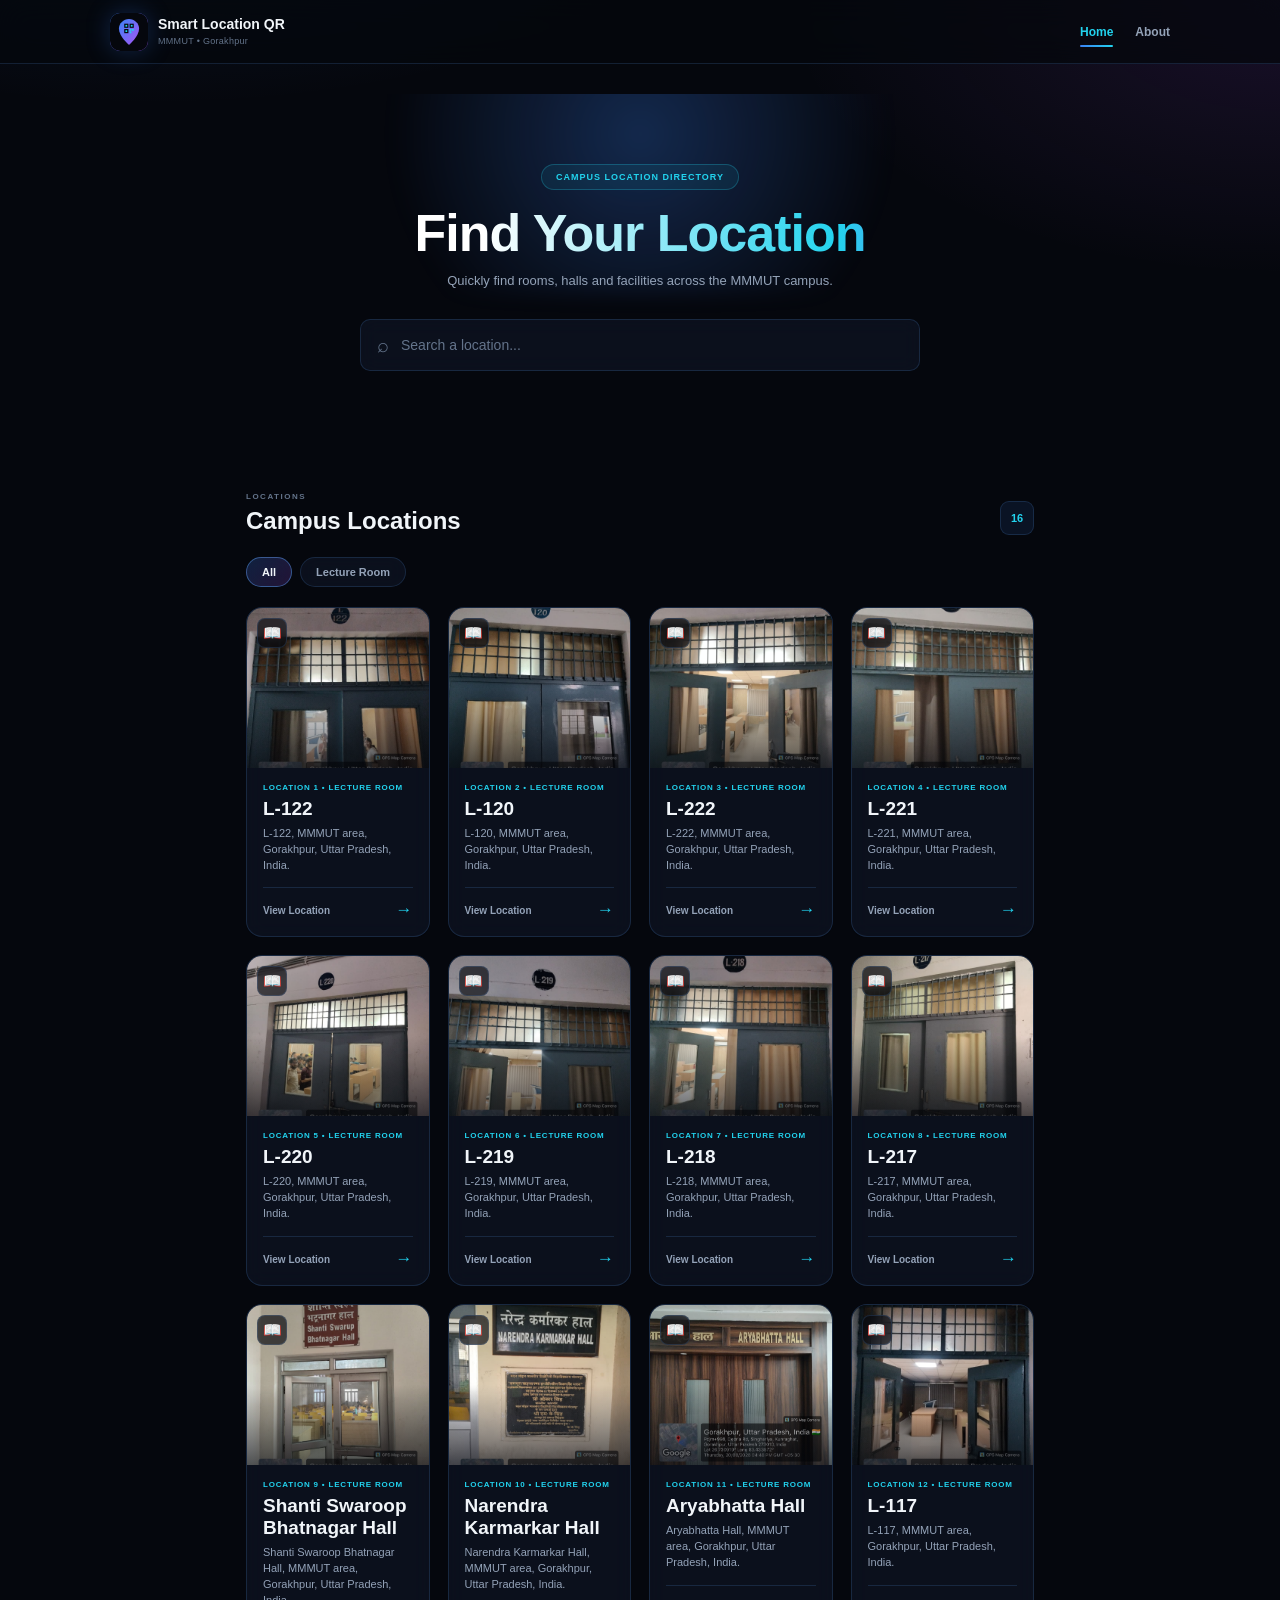
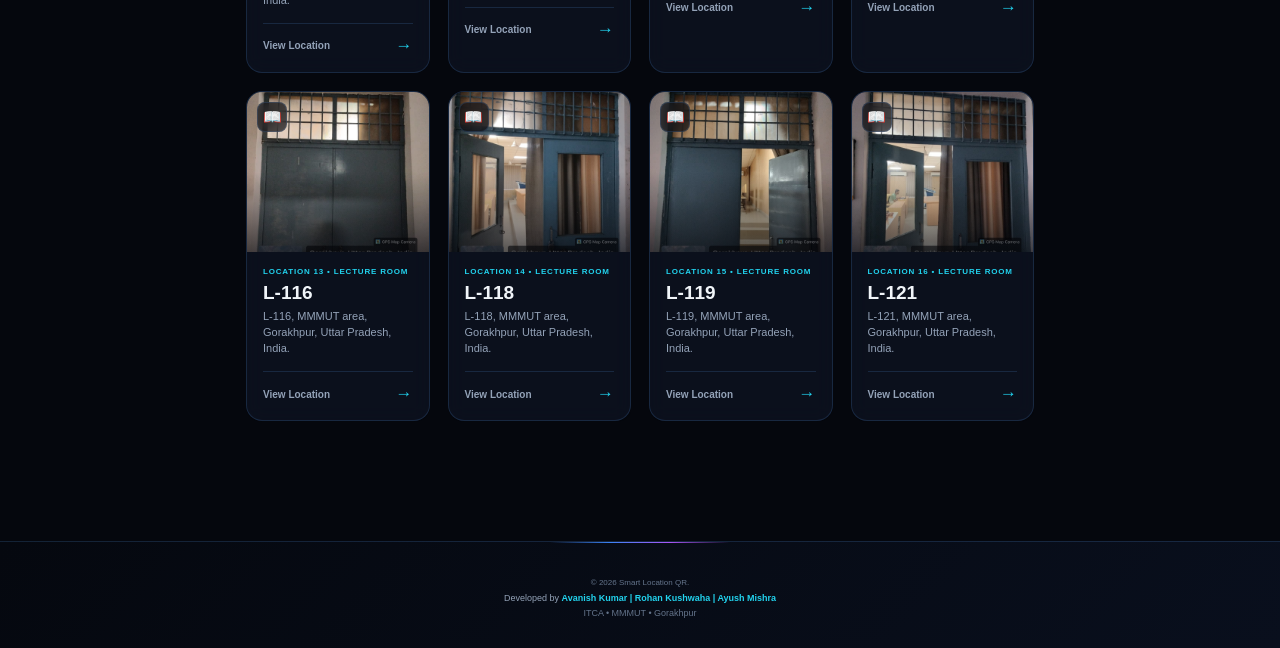
==== index.html @ 6e8b7006 "Restructure project to production level and center align name" ====
<!DOCTYPE html>
<html lang="en">

<head>
    <meta charset="UTF-8">

    <meta name="viewport"
          content="width=device-width, initial-scale=1.0">

    <meta
        name="description"
        content="Smart Location QR - MMMUT Campus Location Directory"
    >

    <meta name="theme-color" content="#05070d">

    <title>Smart Location QR | MMMUT</title>

    <link rel="icon" type="image/svg+xml" href="favicon.svg">
    <link rel="manifest" href="manifest.json">

    <meta property="og:title" content="Smart Location QR | MMMUT">
    <meta property="og:description" content="Find rooms, halls and facilities across the MMMUT campus, instantly.">
    <meta property="og:type" content="website">
    <meta property="og:image" content="favicon.svg">

    <link rel="stylesheet" href="assets/css/style.css?v=31">
</head>

<body>

<header class="home-topbar">

    <div class="home-header-inner">

        <div class="home-brand">

            <div class="home-brand-logo">
                <img src="favicon.svg" alt="Smart Location QR logo">
            </div>

            <div class="home-brand-text">

                <strong>
                    Smart Location QR
                </strong>

                <small>
                    MMMUT • Gorakhpur
                </small>

            </div>

        </div>

        <nav class="home-nav">

            <a href="index.html" class="nav-link active">
                Home
            </a>

            <a href="about.html" class="nav-link">
                About
            </a>

        </nav>

    </div>

</header>


<main class="home-main">

    <!-- HERO -->

    <section class="home-hero">

        <div class="home-badge">
            CAMPUS LOCATION DIRECTORY
        </div>

        <h1>
            Find Your Location
        </h1>

        <p>
            Quickly find rooms, halls and facilities
            across the MMMUT campus.
        </p>


        <div class="home-search">

            <span>
                ⌕
            </span>

            <input
                type="search"
                id="searchInput"
                placeholder="Search a location..."
                autocomplete="off"
            >

        </div>

    </section>


    <!-- LOCATION SECTION -->

    <section class="home-locations">

        <div class="home-section-header">

            <div>

                <span>
                    LOCATIONS
                </span>

                <h2>
                    Campus Locations
                </h2>

            </div>

            <div
                id="locationCount"
                class="location-count">
                —
            </div>

        </div>


        <div
            id="filterChips"
            class="filter-chips">
        </div>


        <div
            id="skeletonGrid"
            class="home-grid">

            <div class="skeleton-card"></div>
            <div class="skeleton-card"></div>
            <div class="skeleton-card"></div>
            <div class="skeleton-card"></div>
            <div class="skeleton-card"></div>
            <div class="skeleton-card"></div>
            <div class="skeleton-card"></div>
            <div class="skeleton-card"></div>

        </div>


        <div
            id="locations"
            class="home-grid"
            style="display:none;">
        </div>


        <div
            id="noResults"
            class="home-no-results"
            style="display:none;">

            <div>
                ⌕
            </div>

            <h3>
                No locations found
            </h3>

            <p>
                Try a different search.
            </p>

        </div>


        <div
            id="homeError"
            class="home-error"
            style="display:none;">

            <strong>
                Unable to load locations
            </strong>

            <p>
                Please refresh the page and try again.
            </p>

        </div>

    </section>

</main>


<footer class="site-footer">

    <div class="footer-copy">
        © 2026 Smart Location QR.
    </div>

    <div class="footer-author">
        Developed by <strong>Avanish Kumar | Rohan Kushwaha | Ayush Mishra</strong>
    </div>

    <div class="footer-campus">
        ITCA • MMMUT • Gorakhpur
    </div>

</footer>


<script src="assets/js/main.js"></script>

</body>

</html>
---- assets/css/style.css ----
/* =====================================================
   SMART LOCATION QR
   DARK NEON / GLASSMORPHISM THEME
   ===================================================== */

:root {
    --bg: #05070d;
    --bg-soft: #070b14;
    --surface: rgba(17, 25, 43, 0.55);
    --surface-solid: #0b1220;
    --border: rgba(96, 165, 250, 0.16);
    --border-hover: rgba(96, 165, 250, 0.45);

    --cyan: #22d3ee;
    --blue: #3b82f6;
    --purple: #a855f7;

    --text-primary: #f1f5f9;
    --text-secondary: #94a3b8;
    --text-muted: #64748b;

    --radius: 16px;
    --radius-sm: 10px;

    --glow-blue: 0 0 24px rgba(59, 130, 246, 0.25);
    --glow-cyan: 0 0 24px rgba(34, 211, 238, 0.20);
}

* {
    box-sizing: border-box;
}

html {
    margin: 0;
    padding: 0;
    background: var(--bg);
}

body {
    margin: 0;
    padding: 0;

    font-family:
        "Inter",
        -apple-system,
        BlinkMacSystemFont,
        "Segoe UI",
        Roboto,
        Helvetica,
        Arial,
        sans-serif;

    background:
        radial-gradient(1100px 550px at 12% -10%, rgba(59,130,246,0.16), transparent 60%),
        radial-gradient(900px 500px at 100% 0%, rgba(168,85,247,0.12), transparent 55%),
        var(--bg);

    color: var(--text-primary);

    overflow-x: hidden;
}

a {
    color: inherit;
}


/* =====================================================
   TOPBAR (shared)
   ===================================================== */

.home-topbar,
.topbar {
    position: sticky;
    top: 0;
    z-index: 50;

    height: 64px;

    background: rgba(5, 7, 13, 0.75);
    backdrop-filter: blur(14px);
    -webkit-backdrop-filter: blur(14px);

    border-bottom: 1px solid var(--border);

    display: flex;
    align-items: center;
}

.topbar {
    justify-content: space-between;
    padding: 0 max(16px, calc((100% - 1100px) / 2));
}

.home-header-inner {
    width: 100%;
    max-width: 1100px;

    margin: auto;

    padding: 0 20px;

    display: flex;
    align-items: center;
    justify-content: space-between;
}

.home-brand,
.brand {
    display: flex;
    align-items: center;

    gap: 10px;
}

.home-brand-logo,
.brand-logo {
    width: 38px;
    height: 38px;

    display: flex;
    align-items: center;
    justify-content: center;

    background: linear-gradient(135deg, var(--blue), var(--purple));
    color: white;

    border-radius: 10px;

    font-size: 11px;
    font-weight: 800;
    letter-spacing: 0.5px;

    overflow: hidden;

    box-shadow: var(--glow-blue);
}

.home-brand-logo img,
.brand-logo img {
    width: 100%;
    height: 100%;

    display: block;

    object-fit: cover;
}

.home-brand-text,
.brand-text {
    display: flex;
    flex-direction: column;
}

.home-brand-text strong,
.brand-text strong {
    font-size: 14px;
    line-height: 1.1;
    color: var(--text-primary);
}

.home-brand-text small,
.brand-text small {
    margin-top: 3px;

    font-size: 9px;
    letter-spacing: 0.3px;

    color: var(--text-muted);
}

.back {
    display: flex;

    align-items: center;

    gap: 5px;

    text-decoration: none;

    color: var(--text-secondary);

    font-size: 14px;
    font-weight: 500;

    transition: color 0.2s ease;
}

.back:hover {
    color: var(--cyan);
}

.back span {
    font-size: 23px;
    line-height: 1;
}


/* =====================================================
   NAV LINKS
   ===================================================== */

.home-nav {
    display: flex;

    align-items: center;

    gap: 22px;
}

.nav-link {
    position: relative;

    text-decoration: none;

    color: var(--text-secondary);

    font-size: 12px;
    font-weight: 600;

    padding: 6px 0;

    transition: color 0.2s ease;
}

.nav-link:hover {
    color: var(--text-primary);
}

.nav-link.active {
    color: var(--cyan);
}

.nav-link.active::after {
    content: "";

    position: absolute;

    left: 0;
    right: 0;
    bottom: -2px;

    height: 2px;

    background: linear-gradient(90deg, var(--blue), var(--cyan));

    border-radius: 2px;
}


/* =====================================================
   HERO
   ===================================================== */

.home-hero {
    position: relative;

    text-align: center;

    padding: 70px 20px 70px;

    overflow: hidden;
}

.home-hero::before {
    content: "";
    position: absolute;
    top: -120px;
    left: 50%;
    transform: translateX(-50%);

    width: 640px;
    height: 320px;

    background: radial-gradient(circle, rgba(59,130,246,0.28), transparent 70%);

    filter: blur(10px);

    pointer-events: none;
}

.home-badge {
    position: relative;

    display: inline-block;

    padding: 7px 14px;

    border-radius: 20px;

    background: rgba(34, 211, 238, 0.08);

    color: var(--cyan);

    border: 1px solid rgba(34, 211, 238, 0.25);

    font-size: 9px;
    font-weight: 700;
    letter-spacing: 1px;
}

.home-hero h1 {
    position: relative;

    margin: 16px 0 10px;

    font-size: clamp(34px, 5vw, 52px);

    line-height: 1.05;
    letter-spacing: -1px;

    background: linear-gradient(90deg, #ffffff 30%, var(--cyan) 75%, var(--purple));
    -webkit-background-clip: text;
    background-clip: text;
    color: transparent;
}

.home-hero p {
    position: relative;

    max-width: 550px;

    margin: 0 auto;

    color: var(--text-secondary);

    font-size: 13px;
    line-height: 1.6;
}


/* =====================================================
   SEARCH
   ===================================================== */

.home-search {
    position: relative;

    width: 100%;
    max-width: 560px;

    height: 52px;

    margin: 28px auto 0;

    padding: 0 16px;

    display: flex;
    align-items: center;

    gap: 10px;

    background: var(--surface);
    backdrop-filter: blur(10px);

    border: 1px solid var(--border);
    border-radius: var(--radius-sm);

    transition: border-color 0.2s ease, box-shadow 0.2s ease;
}

.home-search span {
    color: var(--text-muted);

    font-size: 20px;
}

.home-search input {
    width: 100%;

    border: 0;
    outline: 0;

    background: transparent;

    color: var(--text-primary);

    font-family: inherit;

    font-size: 14px;
}

.home-search input::placeholder {
    color: var(--text-muted);
}

.home-search:focus-within {
    border-color: var(--border-hover);

    box-shadow: 0 0 0 3px rgba(59,130,246,0.12), var(--glow-blue);
}


/* =====================================================
   LOCATIONS SECTION
   ===================================================== */

.home-locations {
    width: 100%;
    max-width: 1100px;

    margin: auto;

    padding: 44px 20px 60px;
}

.home-section-header {
    display: flex;

    align-items: flex-end;

    justify-content: space-between;

    margin-bottom: 22px;
}

.home-section-header > div:first-child > span {
    color: var(--text-muted);

    font-size: 8px;

    font-weight: 800;

    letter-spacing: 1.5px;
}

.home-section-header h2 {
    margin: 5px 0 0;

    font-size: 24px;

    line-height: 1.1;

    color: var(--text-primary);
}

.location-count {
    width: 34px;
    height: 34px;

    display: flex;
    align-items: center;
    justify-content: center;

    background: rgba(59,130,246,0.10);

    color: var(--cyan);

    border: 1px solid var(--border);

    border-radius: 9px;

    font-size: 11px;
    font-weight: 700;
}


/* =====================================================
   FILTER CHIPS
   ===================================================== */

.filter-chips {
    display: flex;

    flex-wrap: wrap;

    gap: 8px;

    margin-bottom: 20px;
}

.chip {
    padding: 8px 15px;

    background: var(--surface);
    backdrop-filter: blur(10px);

    border: 1px solid var(--border);

    border-radius: 20px;

    color: var(--text-secondary);

    font-family: inherit;

    font-size: 11px;
    font-weight: 600;

    cursor: pointer;

    transition: border-color 0.2s ease, color 0.2s ease, background 0.2s ease;
}

.chip:hover {
    border-color: var(--border-hover);

    color: var(--text-primary);
}

.chip.active {
    background: linear-gradient(135deg, rgba(59,130,246,0.22), rgba(168,85,247,0.18));

    border-color: var(--border-hover);

    color: var(--text-primary);
}


/* =====================================================
   SKELETON LOADING
   ===================================================== */

.skeleton-card {
    height: 270px;

    border-radius: var(--radius);

    background: linear-gradient(
        100deg,
        rgba(17,25,43,0.55) 30%,
        rgba(59,130,246,0.14) 50%,
        rgba(17,25,43,0.55) 70%
    );

    background-size: 220% 100%;

    border: 1px solid var(--border);

    animation: shimmer 1.4s ease-in-out infinite;
}

@keyframes shimmer {
    0% { background-position: 120% 0; }
    100% { background-position: -20% 0; }
}


/* =====================================================
   LOCATION GRID / CARD
   ===================================================== */

.home-grid {
    display: grid;

    grid-template-columns: repeat(4, 1fr);

    gap: 18px;
}

.home-card {
    position: relative;

    min-width: 0;

    background: var(--surface);
    backdrop-filter: blur(10px);
    -webkit-backdrop-filter: blur(10px);

    border: 1px solid var(--border);

    border-radius: var(--radius);

    overflow: hidden;

    transition:
        transform 0.2s ease,
        border-color 0.2s ease,
        box-shadow 0.2s ease;
}

.home-card:hover {
    transform: translateY(-4px);

    border-color: var(--border-hover);

    box-shadow: var(--glow-blue);
}

.home-card-link {
    display: block;

    height: 100%;

    text-decoration: none;
}

.home-card-image {
    position: relative;

    width: 100% !important;

    height: 160px !important;

    overflow: hidden;

    background: #0d1524;
}

.home-card-image::after {
    content: "";

    position: absolute;
    inset: 0;

    background: linear-gradient(180deg, transparent 50%, rgba(5,7,13,0.65) 100%);
}

.card-icon-badge {
    position: absolute;

    top: 10px;
    left: 10px;

    z-index: 2;

    width: 30px;
    height: 30px;

    display: flex;
    align-items: center;
    justify-content: center;

    background: rgba(5,7,13,0.65);
    backdrop-filter: blur(6px);

    border: 1px solid var(--border);

    border-radius: 8px;

    font-size: 15px;
}

.home-card-image.image-fallback {
    display: flex;
    align-items: center;
    justify-content: center;
}

.home-card-image.image-fallback .card-icon-badge {
    position: static;

    width: 52px;
    height: 52px;

    font-size: 26px;

    background: rgba(59,130,246,0.10);
}

.home-card-image img,
.home-card img {
    display: block !important;

    width: 100% !important;
    height: 100% !important;

    max-width: 100% !important;
    max-height: 100% !important;

    object-fit: cover !important;

    margin: 0 !important;
    border: 0 !important;

    transition: transform 0.3s ease;
}

.home-card:hover .home-card-image img {
    transform: scale(1.05);
}

.home-card-body {
    width: 100%;

    padding: 15px 16px 16px;
}

.home-card-number {
    color: var(--cyan);

    font-size: 8px;

    font-weight: 700;

    letter-spacing: 0.8px;
}

.home-card h3 {
    margin: 6px 0 6px;

    color: var(--text-primary);

    font-size: 19px;

    line-height: 1.15;
}

.home-card p {
    margin: 0;

    min-height: 34px;

    color: var(--text-secondary);

    font-size: 11px;
    line-height: 1.45;
}

.home-card-action {
    display: flex;

    align-items: center;

    justify-content: space-between;

    margin-top: 14px;

    padding-top: 12px;

    border-top: 1px solid var(--border);

    color: var(--text-secondary);

    font-size: 10px;
    font-weight: 700;
}

.home-arrow {
    font-size: 17px;

    color: var(--cyan) !important;

    transition: transform 0.2s ease;
}

.home-card:hover .home-arrow {
    transform: translateX(3px);
}


/* =====================================================
   NO RESULTS / ERROR (homepage)
   ===================================================== */

.home-no-results,
.home-error {
    padding: 55px 20px;

    text-align: center;

    background: var(--surface);
    backdrop-filter: blur(10px);

    border: 1px solid var(--border);

    border-radius: var(--radius);

    color: var(--text-secondary);
}

.home-no-results > div {
    font-size: 34px;

    color: var(--text-muted);
}

.home-no-results h3 {
    margin: 12px 0 5px;

    color: var(--text-primary);
}

.home-no-results p {
    margin: 0;

    font-size: 12px;
}

.home-error strong {
    color: var(--text-primary);
}


/* =====================================================
   LOCATION PAGE — LOADING / ERROR
   ===================================================== */

main {
    max-width: 860px;

    margin: 0 auto;

    padding: 30px 16px 60px;
}

.loading {
    display: flex;
    flex-direction: column;
    align-items: center;

    padding: 100px 20px;

    color: var(--text-secondary);
}

.loader {
    width: 34px;
    height: 34px;

    margin-bottom: 16px;

    border: 3px solid rgba(59,130,246,0.15);
    border-top-color: var(--cyan);

    border-radius: 50%;

    animation: spin 0.8s linear infinite;
}

@keyframes spin {
    to { transform: rotate(360deg); }
}

.error {
    text-align: center;

    padding: 80px 20px;
}

.error-symbol {
    width: 48px;
    height: 48px;

    margin: 0 auto 16px;

    display: flex;
    align-items: center;
    justify-content: center;

    background: rgba(239,68,68,0.10);
    border: 1px solid rgba(239,68,68,0.3);

    color: #f87171;

    border-radius: 50%;

    font-size: 20px;
    font-weight: 800;
}

.error h2 {
    color: var(--text-primary);

    margin: 0 0 8px;
}

.error p {
    color: var(--text-secondary);

    font-size: 13px;
}

.error-button {
    display: inline-block;

    margin-top: 18px;

    padding: 10px 20px;

    background: linear-gradient(135deg, var(--blue), var(--purple));

    color: white;

    border-radius: var(--radius-sm);

    text-decoration: none;

    font-size: 13px;
    font-weight: 700;
}


/* =====================================================
   LOCATION PAGE — CONTENT
   ===================================================== */

.hero {
    text-align: left;

    padding: 10px 4px 22px;
}

.location-type {
    display: inline-block;

    padding: 6px 12px;

    border-radius: 20px;

    background: rgba(34, 211, 238, 0.08);

    border: 1px solid rgba(34, 211, 238, 0.25);

    color: var(--cyan);

    font-size: 9px;
    font-weight: 700;
    letter-spacing: 1px;
}

.hero h1 {
    margin: 14px 0 6px;

    font-size: 32px;

    color: var(--text-primary);
}

.hero p {
    margin: 0;

    max-width: 640px;

    color: var(--text-secondary);

    font-size: 13px;
    line-height: 1.6;
}

.photo-card {
    border-radius: var(--radius);

    overflow: hidden;

    border: 1px solid var(--border);

    background: var(--surface-solid);

    margin-bottom: 20px;
}

.photo-card img {
    display: block;

    width: 100%;
    height: auto;
}

.details {
    display: grid;

    grid-template-columns: repeat(2, 1fr);

    gap: 14px;

    margin-bottom: 24px;
}

.detail {
    display: flex;
    align-items: center;

    gap: 12px;

    padding: 14px 16px;

    background: var(--surface);
    backdrop-filter: blur(10px);

    border: 1px solid var(--border);

    border-radius: var(--radius-sm);
}

.detail-icon {
    width: 36px;
    height: 36px;

    flex-shrink: 0;

    display: flex;
    align-items: center;
    justify-content: center;

    background: rgba(59,130,246,0.10);

    border: 1px solid var(--border);

    border-radius: 9px;

    color: var(--cyan);

    font-size: 14px;
}

.detail small {
    display: block;

    color: var(--text-muted);

    font-size: 8px;
    font-weight: 700;
    letter-spacing: 0.8px;
}

.detail strong {
    display: block;

    margin-top: 3px;

    color: var(--text-primary);

    font-size: 13px;
}

.map-section {
    margin-bottom: 22px;
}

.section-heading {
    display: flex;

    align-items: flex-end;
    justify-content: space-between;

    margin-bottom: 12px;
}

.section-heading small {
    color: var(--text-muted);

    font-size: 8px;
    font-weight: 800;
    letter-spacing: 1.2px;
}

.section-heading h2 {
    margin: 4px 0 0;

    font-size: 18px;

    color: var(--text-primary);
}

.map-pin {
    color: var(--cyan);

    font-size: 14px;
}

.map {
    border-radius: var(--radius);

    overflow: hidden;

    border: 1px solid var(--border);
}

.map iframe {
    display: block;

    width: 100%;
    height: 280px;

    border: 0;

    filter: invert(0.92) hue-rotate(180deg) contrast(0.9);
}

.directions {
    display: flex;
    align-items: center;

    gap: 14px;

    padding: 16px 18px;

    margin-bottom: 14px;

    background: linear-gradient(135deg, rgba(59,130,246,0.14), rgba(168,85,247,0.10));

    border: 1px solid var(--border-hover);

    border-radius: var(--radius);

    text-decoration: none;

    color: var(--text-primary);

    transition: box-shadow 0.2s ease, transform 0.2s ease;
}

.directions:hover {
    box-shadow: var(--glow-blue);

    transform: translateY(-2px);
}

.direction-icon {
    width: 38px;
    height: 38px;

    flex-shrink: 0;

    display: flex;
    align-items: center;
    justify-content: center;

    background: linear-gradient(135deg, var(--blue), var(--purple));

    border-radius: 10px;

    font-size: 16px;

    color: white;
}

.directions strong {
    display: block;

    font-size: 14px;
}

.directions small {
    display: block;

    margin-top: 2px;

    color: var(--text-secondary);

    font-size: 11px;
}

.directions .arrow {
    margin-left: auto;

    font-size: 20px;

    color: var(--cyan);
}

.secondary-actions {
    display: grid;

    grid-template-columns: repeat(2, 1fr);

    gap: 12px;

    margin-bottom: 14px;
}

.secondary-actions button {
    display: flex;
    align-items: center;
    justify-content: center;

    gap: 8px;

    padding: 13px;

    background: var(--surface);
    backdrop-filter: blur(10px);

    border: 1px solid var(--border);

    border-radius: var(--radius-sm);

    color: var(--text-primary);

    font-family: inherit;
    font-size: 12px;
    font-weight: 700;

    cursor: pointer;

    transition: border-color 0.2s ease, color 0.2s ease;
}

.secondary-actions button:hover {
    border-color: var(--border-hover);

    color: var(--cyan);
}

.secondary-actions button:disabled {
    opacity: 0.4;

    cursor: not-allowed;
}

.secondary-actions button:disabled:hover {
    border-color: var(--border);

    color: var(--text-primary);
}

.message {
    padding: 12px 16px;

    text-align: center;

    background: rgba(34,211,238,0.08);

    border: 1px solid rgba(34,211,238,0.25);

    border-radius: var(--radius-sm);

    color: var(--cyan);

    font-size: 12px;
    font-weight: 600;
}


/* =====================================================
   ABOUT PAGE
   ===================================================== */

.about-main {
    width: 100%;
    max-width: 1100px;

    margin: auto;

    padding: 0 20px 60px;
}

.about-hero {
    position: relative;

    text-align: center;

    padding: 70px 20px 50px;
}

.about-hero h1 {
    margin: 16px 0 12px;

    font-size: clamp(30px, 4.5vw, 44px);

    background: linear-gradient(90deg, #ffffff 30%, var(--cyan) 75%, var(--purple));
    -webkit-background-clip: text;
    background-clip: text;
    color: transparent;
}

.about-hero p {
    max-width: 600px;

    margin: 0 auto;

    color: var(--text-secondary);

    font-size: 13px;
    line-height: 1.7;
}

.about-grid {
    display: grid;

    grid-template-columns: repeat(4, 1fr);

    gap: 16px;

    margin-bottom: 50px;
}

.about-card {
    padding: 20px;

    background: var(--surface);
    backdrop-filter: blur(10px);

    border: 1px solid var(--border);

    border-radius: var(--radius);

    transition: border-color 0.2s ease, transform 0.2s ease;
}

.about-card:hover {
    border-color: var(--border-hover);

    transform: translateY(-3px);
}

.about-card .detail-icon {
    margin-bottom: 12px;
}

.about-card h3 {
    margin: 0 0 8px;

    font-size: 14px;

    color: var(--text-primary);
}

.about-card p {
    margin: 0;

    font-size: 11px;
    line-height: 1.5;

    color: var(--text-secondary);
}

.about-tech {
    padding: 26px;

    background: var(--surface);
    backdrop-filter: blur(10px);

    border: 1px solid var(--border);

    border-radius: var(--radius);
}

.about-tech p {
    margin: 0;

    color: var(--text-secondary);

    font-size: 12px;
    line-height: 1.7;
}

.about-tech code {
    padding: 2px 6px;

    background: rgba(59,130,246,0.10);

    border: 1px solid var(--border);

    border-radius: 5px;

    color: var(--cyan);

    font-size: 11px;
}

@media (max-width: 900px) {

    .about-grid {
        grid-template-columns: repeat(2, 1fr);
    }

}

@media (max-width: 600px) {

    .about-hero {
        padding: 34px 14px 30px;
    }

    .about-grid {
        grid-template-columns: 1fr;
    }

}


/* =====================================================
   FOOTER (shared)
   ===================================================== */

.home-footer,
.site-footer {
    position: relative;

    width: 100%;

    padding: 36px 20px 30px;

    text-align: center;

    background: linear-gradient(135deg, #05080f, #090f1d);

    color: var(--text-secondary);

    border-top: 1px solid var(--border);
}

.home-footer::before,
.site-footer::before {
    content: "";

    position: absolute;

    top: 0;
    left: 50%;

    width: 180px;
    height: 1px;

    transform: translateX(-50%);

    background: linear-gradient(90deg, transparent, var(--blue), var(--purple), transparent);
}

.footer-brand {
    color: var(--text-primary);

    font-size: 15px;
    font-weight: 700;
}

.footer-campus {
    margin-top: 5px;

    color: var(--text-muted);

    font-size: 9px;
}

.footer-line {
    width: 45px;
    height: 1px;

    margin: 16px auto;

    background: linear-gradient(90deg, var(--blue), var(--purple));
}

.footer-copy {
    color: var(--text-muted);

    font-size: 8px;
}

.footer-author {
    margin-top: 6px;

    color: var(--text-secondary);

    font-size: 9px;
}

.footer-author strong {
    color: var(--cyan);
}

.footer-email {
    display: inline-block;

    margin-top: 7px;

    color: var(--blue);

    font-size: 9px;

    text-decoration: none;

    transition: color 0.2s ease;
}

.footer-email:hover {
    color: var(--cyan);

    text-decoration: underline;
}


/* =====================================================
   TABLET
   ===================================================== */

@media (max-width: 900px) {

    .home-grid {
        grid-template-columns: repeat(3, minmax(0, 1fr));
    }

    .details {
        grid-template-columns: 1fr;
    }

}


/* =====================================================
   MOBILE
   ===================================================== */

@media (max-width: 600px) {

    .home-topbar,
    .topbar {
        height: 54px;
    }

    .home-header-inner {
        padding: 0 12px;
    }

    .home-brand-logo,
    .brand-logo {
        width: 32px;
        height: 32px;

        border-radius: 8px;

        font-size: 9px;
    }

    .home-brand-text strong,
    .brand-text strong {
        font-size: 13px;
    }

    .home-brand-text small,
    .brand-text small {
        font-size: 8px;
    }

    .home-nav {
        gap: 14px;
    }

    .nav-link {
        font-size: 11px;
    }

    .topbar {
        padding: 0 12px;
        gap: 8px;
    }

    .topbar .brand-text small {
        display: none;
    }

    .home-hero {
        padding: 32px 14px 30px;
    }

    .home-badge {
        font-size: 7px;
        padding: 5px 9px;
    }

    .home-hero h1 {
        margin: 10px 0 6px;

        font-size: 28px;

        letter-spacing: -0.5px;
    }

    .home-hero p {
        max-width: 340px;

        font-size: 10px;
        line-height: 1.5;
    }

    .home-search {
        max-width: 360px;

        height: 44px;

        margin-top: 16px;
    }

    .home-search span {
        font-size: 17px;
    }

    .home-search input {
        font-size: 11px;
    }

    .home-locations {
        padding: 26px 10px 34px;
    }

    .home-section-header {
        margin-bottom: 12px;
    }

    .home-section-header h2 {
        font-size: 18px;
    }

    .home-section-header > div:first-child > span {
        font-size: 7px;
    }

    .location-count {
        width: 27px;
        height: 27px;

        font-size: 8px;
    }

    .home-grid {
        grid-template-columns: repeat(2, minmax(0, 1fr));

        gap: 10px;
    }

    .home-card-image {
        height: 115px !important;
    }

    .home-card-body {
        padding: 10px;
    }

    .home-card-number {
        font-size: 6.5px;
    }

    .home-card h3 {
        font-size: 14px;
    }

    .home-card p {
        min-height: 27px;

        font-size: 7.5px;
    }

    .home-card-action {
        margin-top: 8px;

        padding-top: 7px;

        font-size: 7px;
    }

    .home-arrow {
        font-size: 13px;
    }

    /* footer */

    .home-footer,
    .site-footer {
        padding: 26px 12px 22px;
    }

    .footer-brand { font-size: 13px; }
    .footer-campus { font-size: 8px; }
    .footer-copy { font-size: 7px; }
    .footer-author { font-size: 8px; }
    .footer-email { font-size: 8px; word-break: break-all; }

    /* location page */

    .hero h1 { font-size: 24px; }

    .secondary-actions {
        grid-template-columns: 1fr 1fr;
    }
}


/* =====================================================
   VERY SMALL PHONES
   ===================================================== */

@media (max-width: 380px) {

    .home-card-image {
        height: 100px !important;
    }

    .home-card h3 {
        font-size: 13px;
    }

    .home-card p {
        font-size: 7px;
    }

}
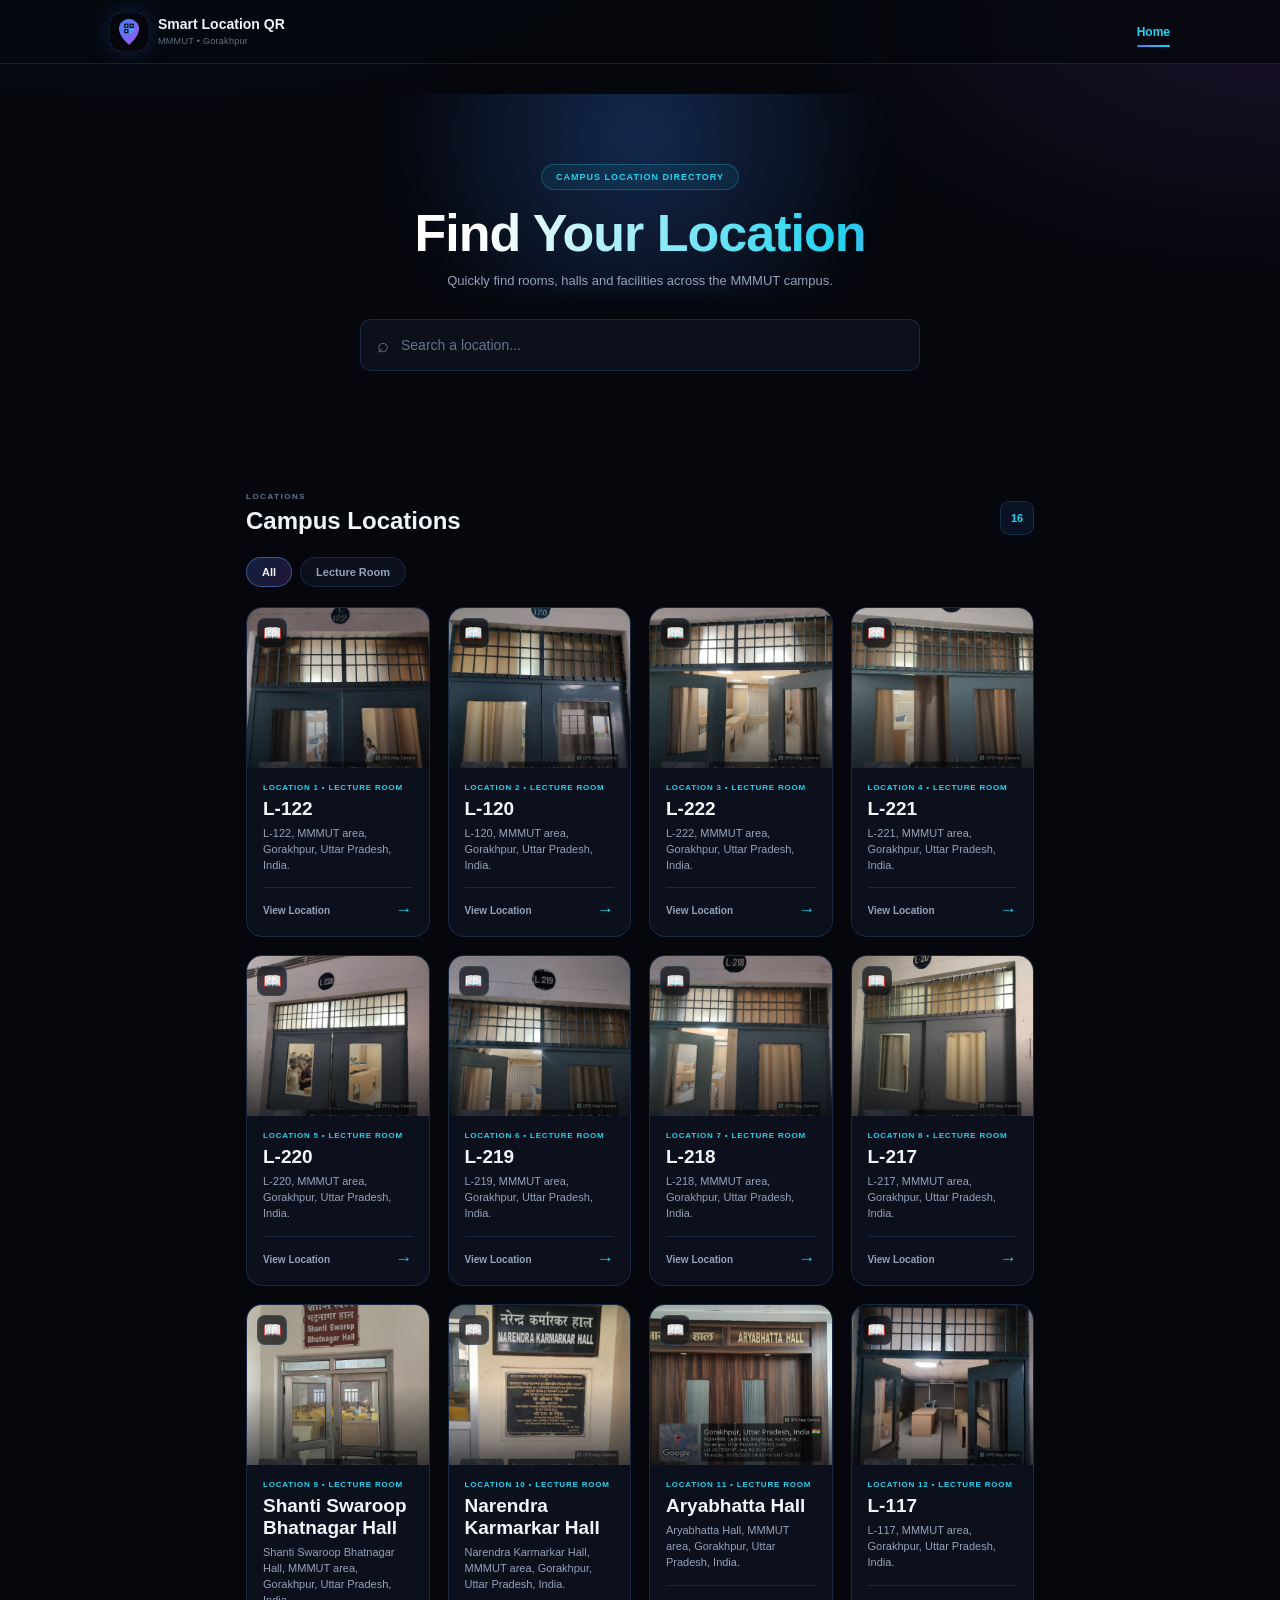
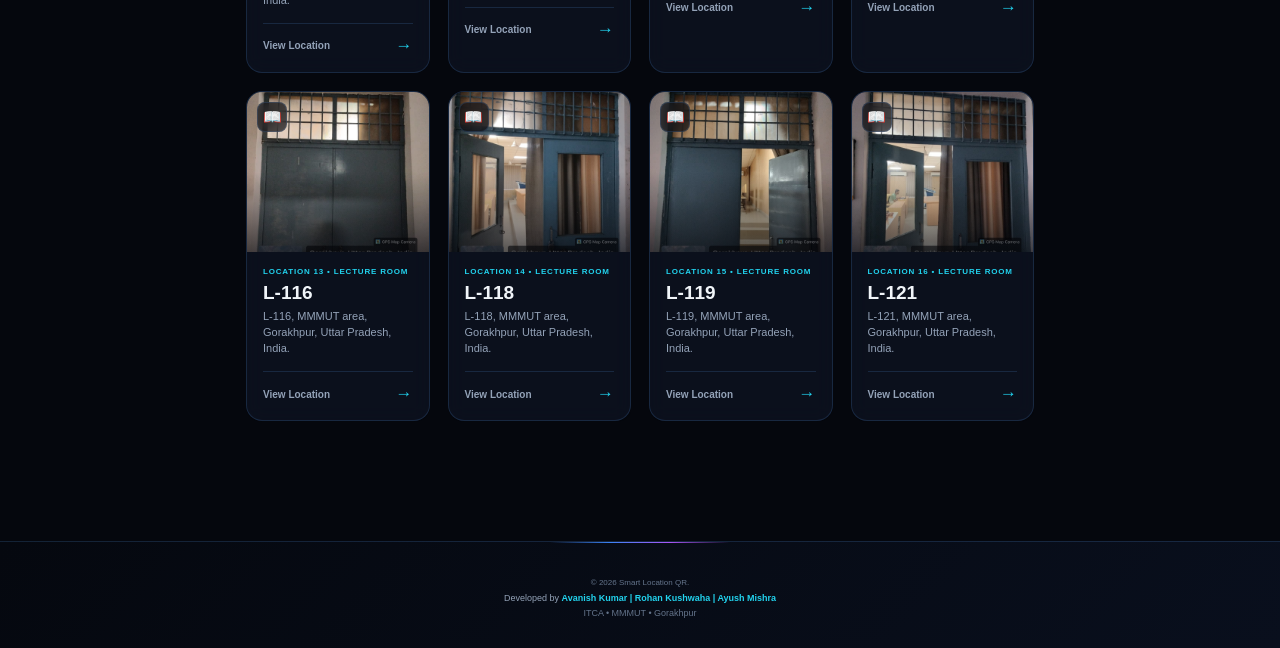
==== commit 516abb7a: "Remove About section from navigation" ====
--- a/index.html
+++ b/index.html
@@ -57,10 +57,6 @@
 
             <a href="index.html" class="nav-link active">
                 Home
-            </a>
-
-            <a href="about.html" class="nav-link">
-                About
             </a>
 
         </nav>
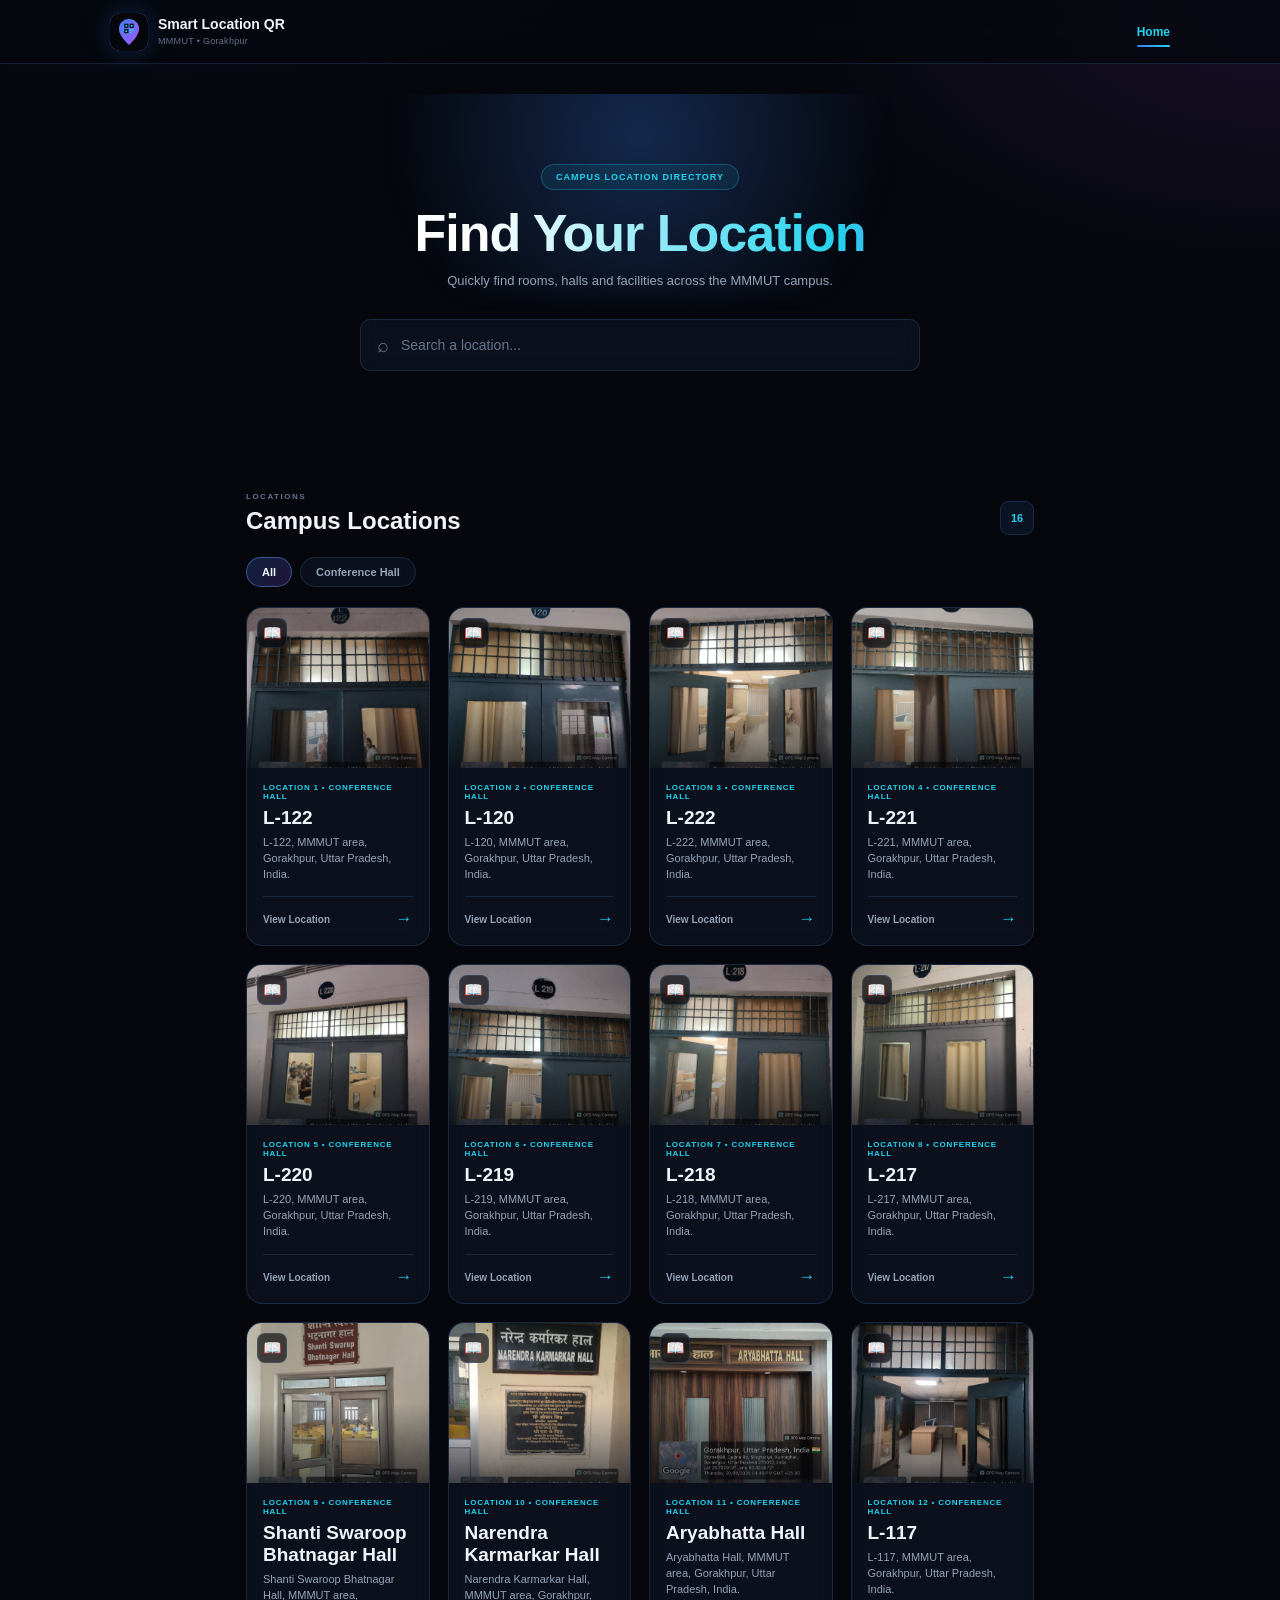
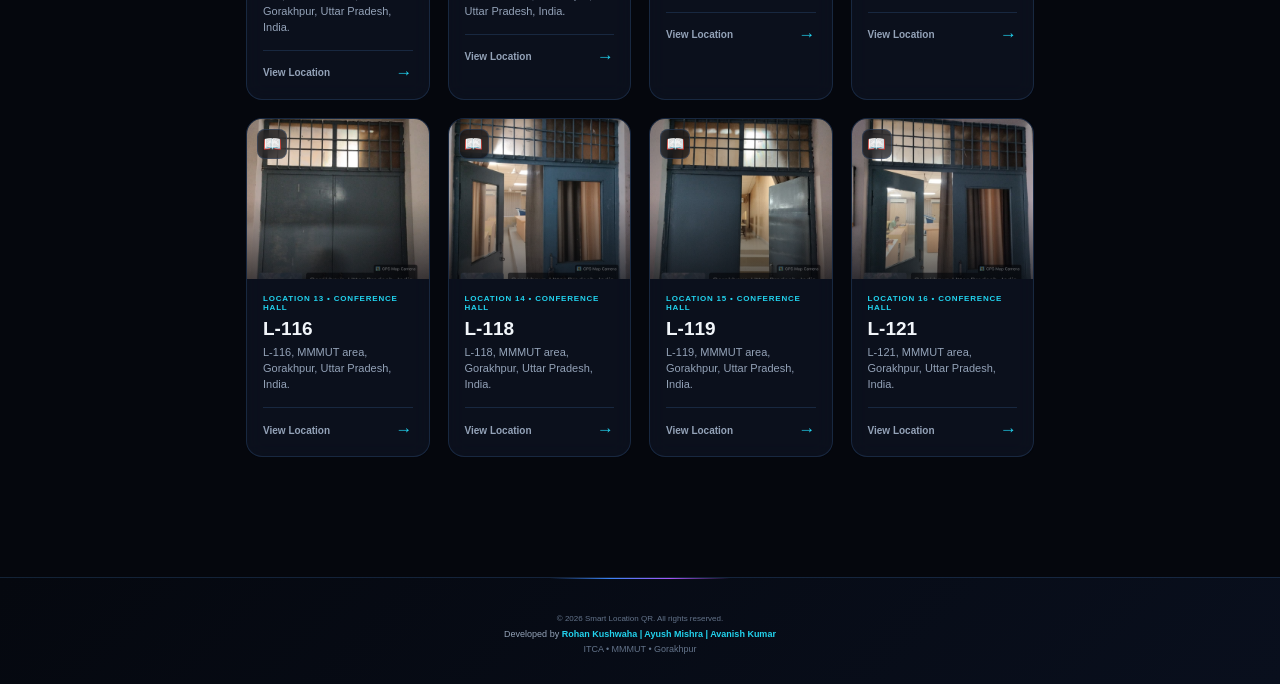
==== commit 0b664d10: "Update footer text and HTML formatting" ====
--- a/index.html
+++ b/index.html
@@ -4,13 +4,9 @@
 <head>
     <meta charset="UTF-8">
 
-    <meta name="viewport"
-          content="width=device-width, initial-scale=1.0">
-
-    <meta
-        name="description"
-        content="Smart Location QR - MMMUT Campus Location Directory"
-    >
+    <meta name="viewport" content="width=device-width, initial-scale=1.0">
+
+    <meta name="description" content="Smart Location QR - MMMUT Campus Location Directory">
 
     <meta name="theme-color" content="#05070d">
 
@@ -29,195 +25,175 @@
 
 <body>
 
-<header class="home-topbar">
-
-    <div class="home-header-inner">
-
-        <div class="home-brand">
-
-            <div class="home-brand-logo">
-                <img src="favicon.svg" alt="Smart Location QR logo">
-            </div>
-
-            <div class="home-brand-text">
+    <header class="home-topbar">
+
+        <div class="home-header-inner">
+
+            <div class="home-brand">
+
+                <div class="home-brand-logo">
+                    <img src="favicon.svg" alt="Smart Location QR logo">
+                </div>
+
+                <div class="home-brand-text">
+
+                    <strong>
+                        Smart Location QR
+                    </strong>
+
+                    <small>
+                        MMMUT • Gorakhpur
+                    </small>
+
+                </div>
+
+            </div>
+
+            <nav class="home-nav">
+
+                <a href="index.html" class="nav-link active">
+                    Home
+                </a>
+
+            </nav>
+
+        </div>
+
+    </header>
+
+
+    <main class="home-main">
+
+        <!-- HERO -->
+
+        <section class="home-hero">
+
+            <div class="home-badge">
+                CAMPUS LOCATION DIRECTORY
+            </div>
+
+            <h1>
+                Find Your Location
+            </h1>
+
+            <p>
+                Quickly find rooms, halls and facilities
+                across the MMMUT campus.
+            </p>
+
+
+            <div class="home-search">
+
+                <span>
+                    ⌕
+                </span>
+
+                <input type="search" id="searchInput" placeholder="Search a location..." autocomplete="off">
+
+            </div>
+
+        </section>
+
+
+        <!-- LOCATION SECTION -->
+
+        <section class="home-locations">
+
+            <div class="home-section-header">
+
+                <div>
+
+                    <span>
+                        LOCATIONS
+                    </span>
+
+                    <h2>
+                        Campus Locations
+                    </h2>
+
+                </div>
+
+                <div id="locationCount" class="location-count">
+                    —
+                </div>
+
+            </div>
+
+
+            <div id="filterChips" class="filter-chips">
+            </div>
+
+
+            <div id="skeletonGrid" class="home-grid">
+
+                <div class="skeleton-card"></div>
+                <div class="skeleton-card"></div>
+                <div class="skeleton-card"></div>
+                <div class="skeleton-card"></div>
+                <div class="skeleton-card"></div>
+                <div class="skeleton-card"></div>
+                <div class="skeleton-card"></div>
+                <div class="skeleton-card"></div>
+
+            </div>
+
+
+            <div id="locations" class="home-grid" style="display:none;">
+            </div>
+
+
+            <div id="noResults" class="home-no-results" style="display:none;">
+
+                <div>
+                    ⌕
+                </div>
+
+                <h3>
+                    No locations found
+                </h3>
+
+                <p>
+                    Try a different search.
+                </p>
+
+            </div>
+
+
+            <div id="homeError" class="home-error" style="display:none;">
 
                 <strong>
-                    Smart Location QR
+                    Unable to load locations
                 </strong>
 
-                <small>
-                    MMMUT • Gorakhpur
-                </small>
-
-            </div>
-
-        </div>
-
-        <nav class="home-nav">
-
-            <a href="index.html" class="nav-link active">
-                Home
-            </a>
-
-        </nav>
-
-    </div>
-
-</header>
-
-
-<main class="home-main">
-
-    <!-- HERO -->
-
-    <section class="home-hero">
-
-        <div class="home-badge">
-            CAMPUS LOCATION DIRECTORY
-        </div>
-
-        <h1>
-            Find Your Location
-        </h1>
-
-        <p>
-            Quickly find rooms, halls and facilities
-            across the MMMUT campus.
-        </p>
-
-
-        <div class="home-search">
-
-            <span>
-                ⌕
-            </span>
-
-            <input
-                type="search"
-                id="searchInput"
-                placeholder="Search a location..."
-                autocomplete="off"
-            >
-
-        </div>
-
-    </section>
-
-
-    <!-- LOCATION SECTION -->
-
-    <section class="home-locations">
-
-        <div class="home-section-header">
-
-            <div>
-
-                <span>
-                    LOCATIONS
-                </span>
-
-                <h2>
-                    Campus Locations
-                </h2>
-
-            </div>
-
-            <div
-                id="locationCount"
-                class="location-count">
-                —
-            </div>
-
-        </div>
-
-
-        <div
-            id="filterChips"
-            class="filter-chips">
-        </div>
-
-
-        <div
-            id="skeletonGrid"
-            class="home-grid">
-
-            <div class="skeleton-card"></div>
-            <div class="skeleton-card"></div>
-            <div class="skeleton-card"></div>
-            <div class="skeleton-card"></div>
-            <div class="skeleton-card"></div>
-            <div class="skeleton-card"></div>
-            <div class="skeleton-card"></div>
-            <div class="skeleton-card"></div>
-
-        </div>
-
-
-        <div
-            id="locations"
-            class="home-grid"
-            style="display:none;">
-        </div>
-
-
-        <div
-            id="noResults"
-            class="home-no-results"
-            style="display:none;">
-
-            <div>
-                ⌕
-            </div>
-
-            <h3>
-                No locations found
-            </h3>
-
-            <p>
-                Try a different search.
-            </p>
-
-        </div>
-
-
-        <div
-            id="homeError"
-            class="home-error"
-            style="display:none;">
-
-            <strong>
-                Unable to load locations
-            </strong>
-
-            <p>
-                Please refresh the page and try again.
-            </p>
-
-        </div>
-
-    </section>
-
-</main>
-
-
-<footer class="site-footer">
-
-    <div class="footer-copy">
-        © 2026 Smart Location QR.
-    </div>
-
-    <div class="footer-author">
-        Developed by <strong>Avanish Kumar | Rohan Kushwaha | Ayush Mishra</strong>
-    </div>
-
-    <div class="footer-campus">
-        ITCA • MMMUT • Gorakhpur
-    </div>
-
-</footer>
-
-
-<script src="assets/js/main.js"></script>
+                <p>
+                    Please refresh the page and try again.
+                </p>
+
+            </div>
+
+        </section>
+
+    </main>
+
+
+    <footer class="site-footer">
+
+        <div class="footer-copy">
+            © 2026 Smart Location QR. All rights reserved.
+        </div>
+
+        <div class="footer-author">
+            Developed by <strong> Rohan Kushwaha | Ayush Mishra | Avanish Kumar</strong>
+        </div>
+
+        <div class="footer-campus">
+            ITCA • MMMUT • Gorakhpur
+        </div>
+
+    </footer>
+
+
+    <script src="assets/js/main.js"></script>
 
 </body>
 
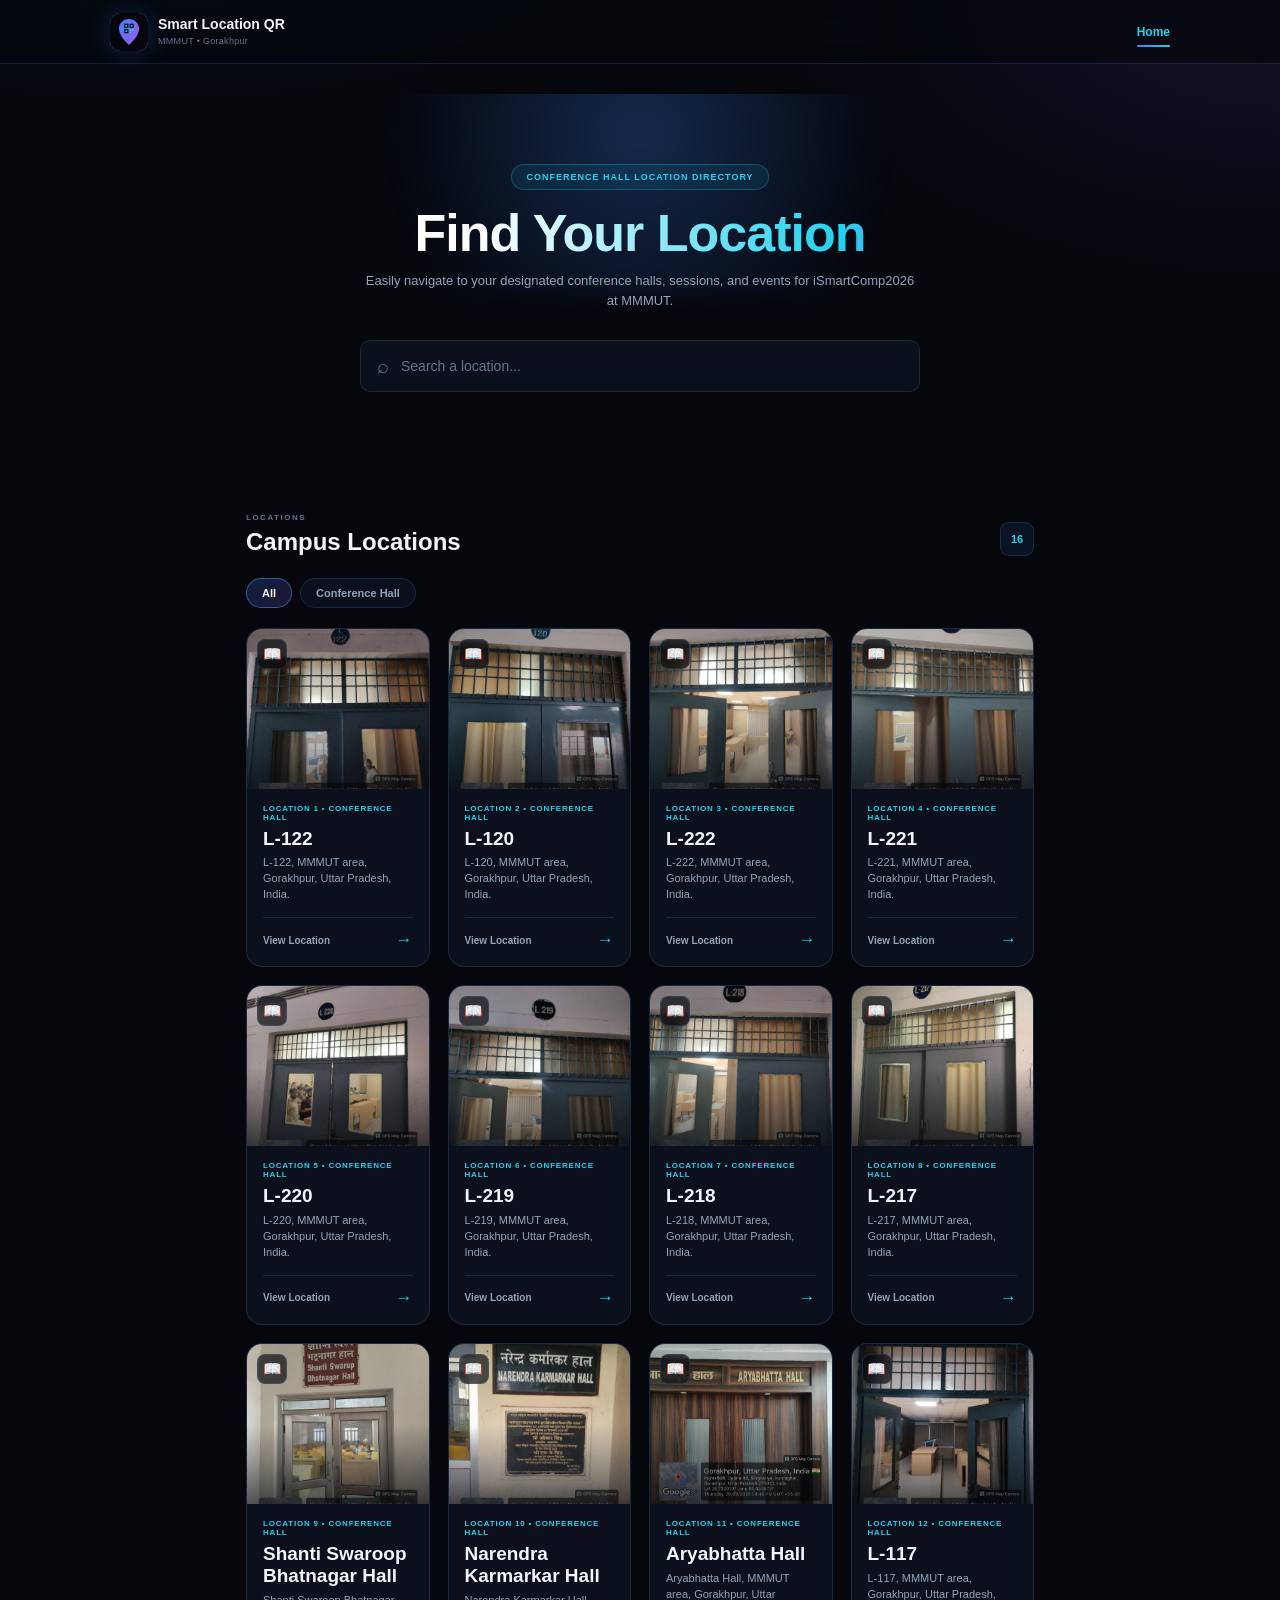
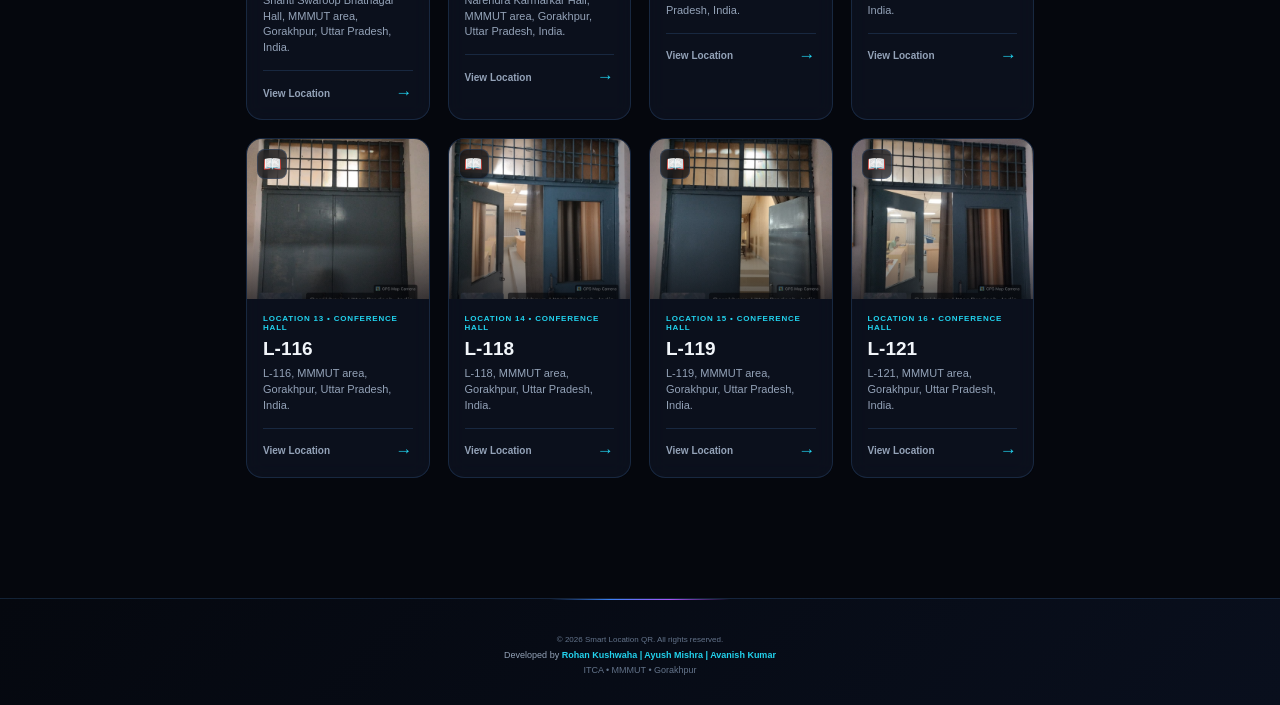
==== commit 5ffdc546: "Update home page texts for iSmartComp2026" ====
--- a/index.html
+++ b/index.html
@@ -69,7 +69,7 @@
         <section class="home-hero">
 
             <div class="home-badge">
-                CAMPUS LOCATION DIRECTORY
+                CONFERENCE HALL LOCATION DIRECTORY
             </div>
 
             <h1>
@@ -77,8 +77,8 @@
             </h1>
 
             <p>
-                Quickly find rooms, halls and facilities
-                across the MMMUT campus.
+                Easily navigate to your designated conference halls, sessions,
+                and events for iSmartComp2026 at MMMUT.
             </p>
 
 
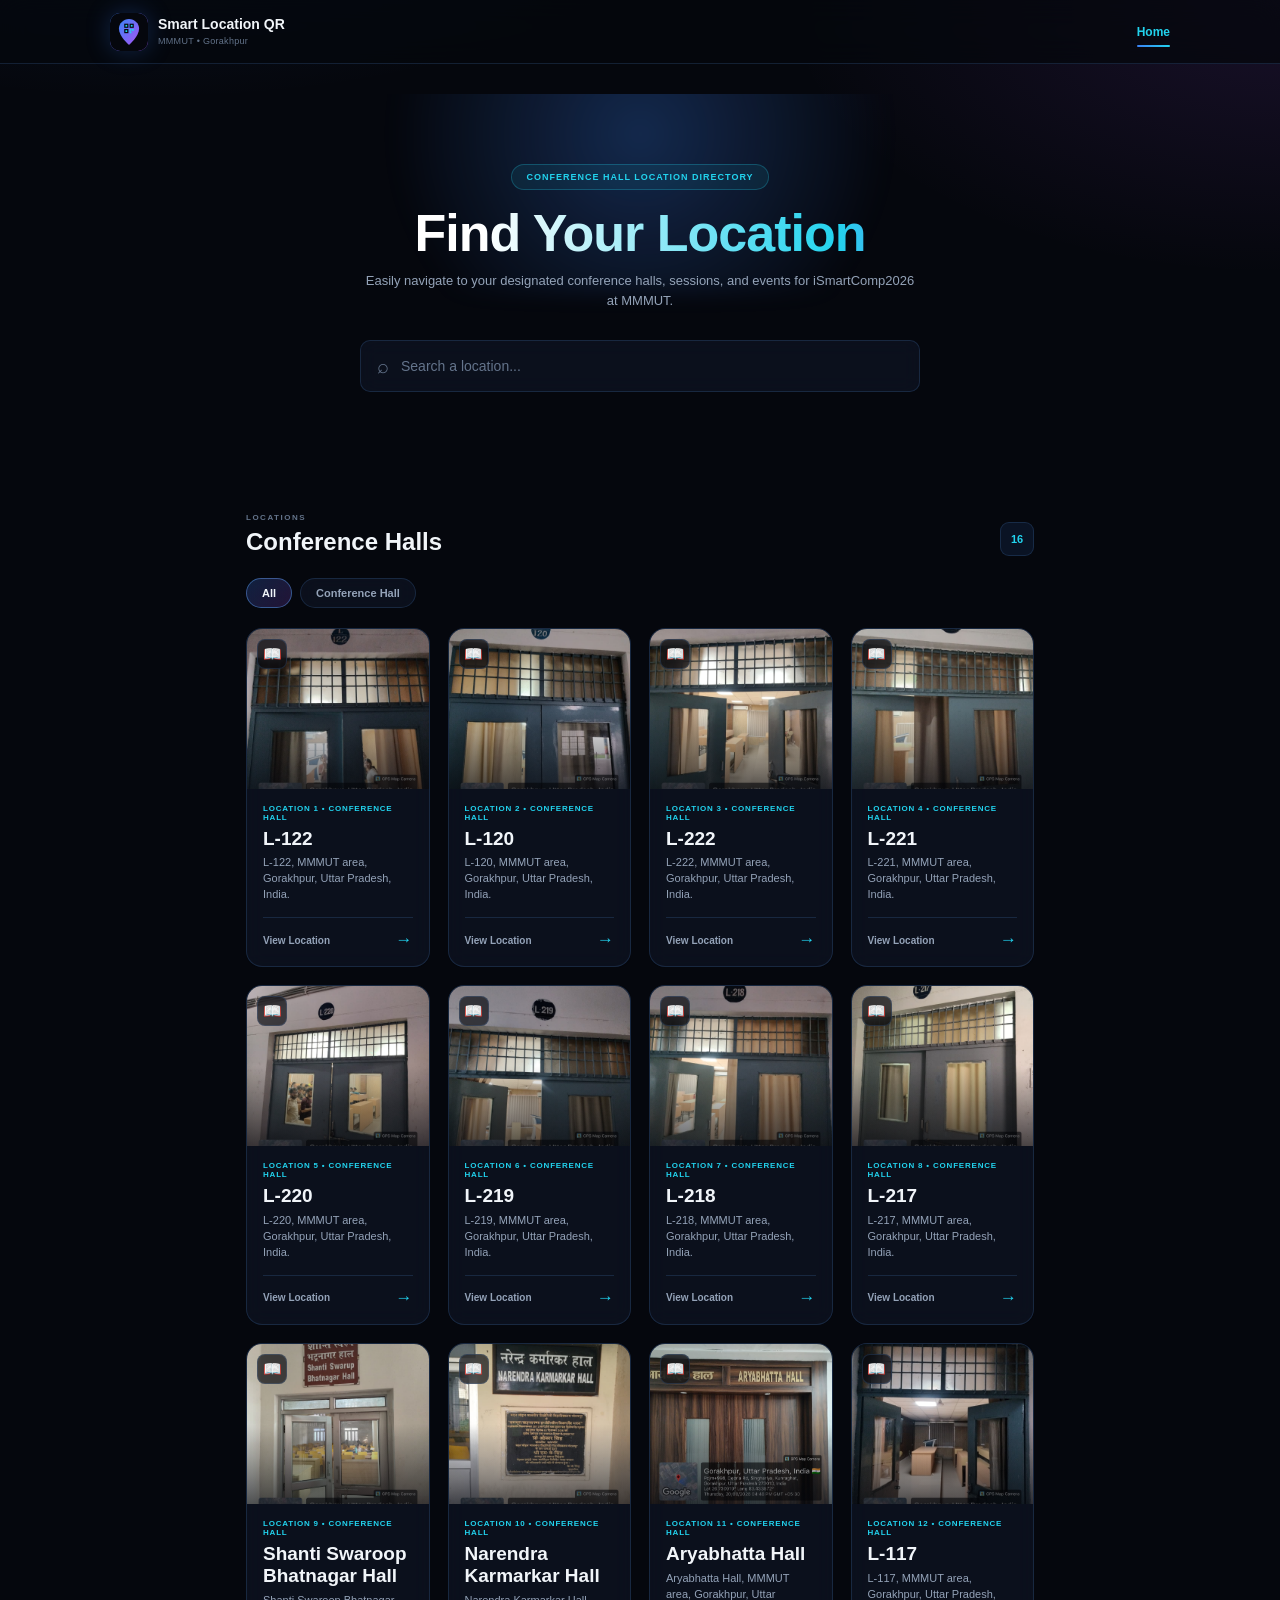
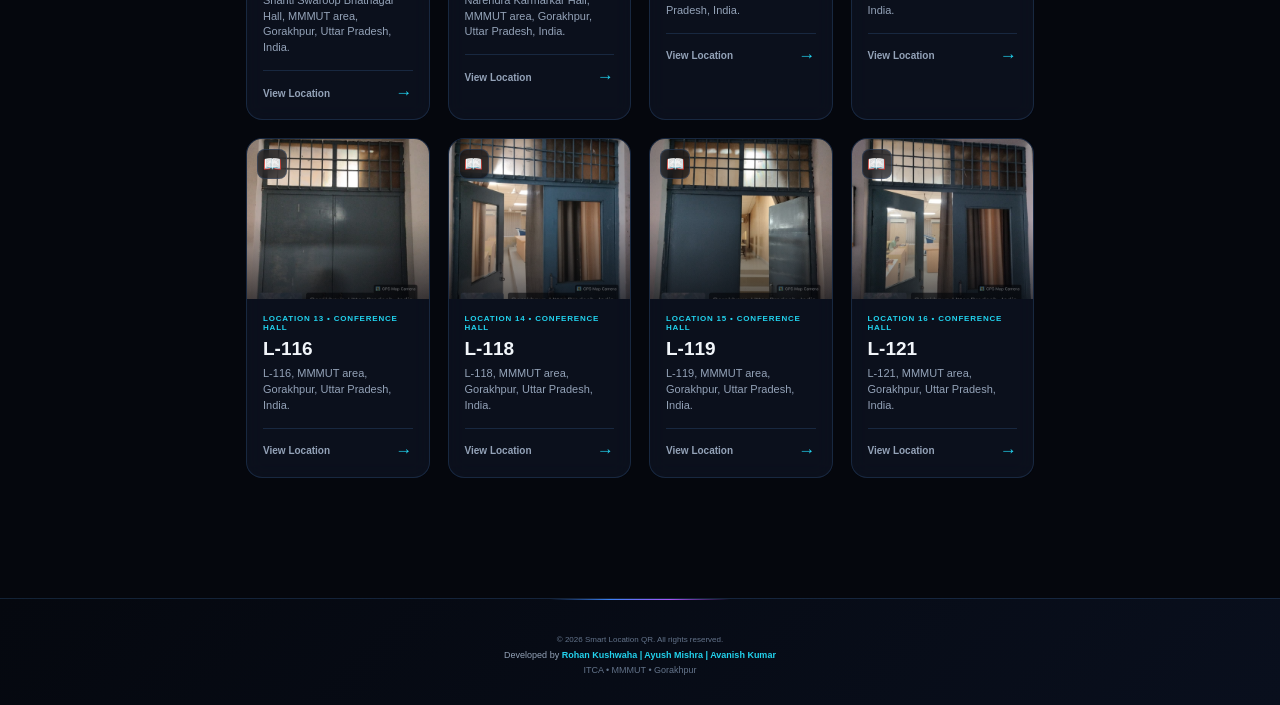
==== commit 1b8ae41c: "Update section title to Conference Halls" ====
--- a/index.html
+++ b/index.html
@@ -108,7 +108,7 @@
                     </span>
 
                     <h2>
-                        Campus Locations
+                        Conference Halls
                     </h2>
 
                 </div>
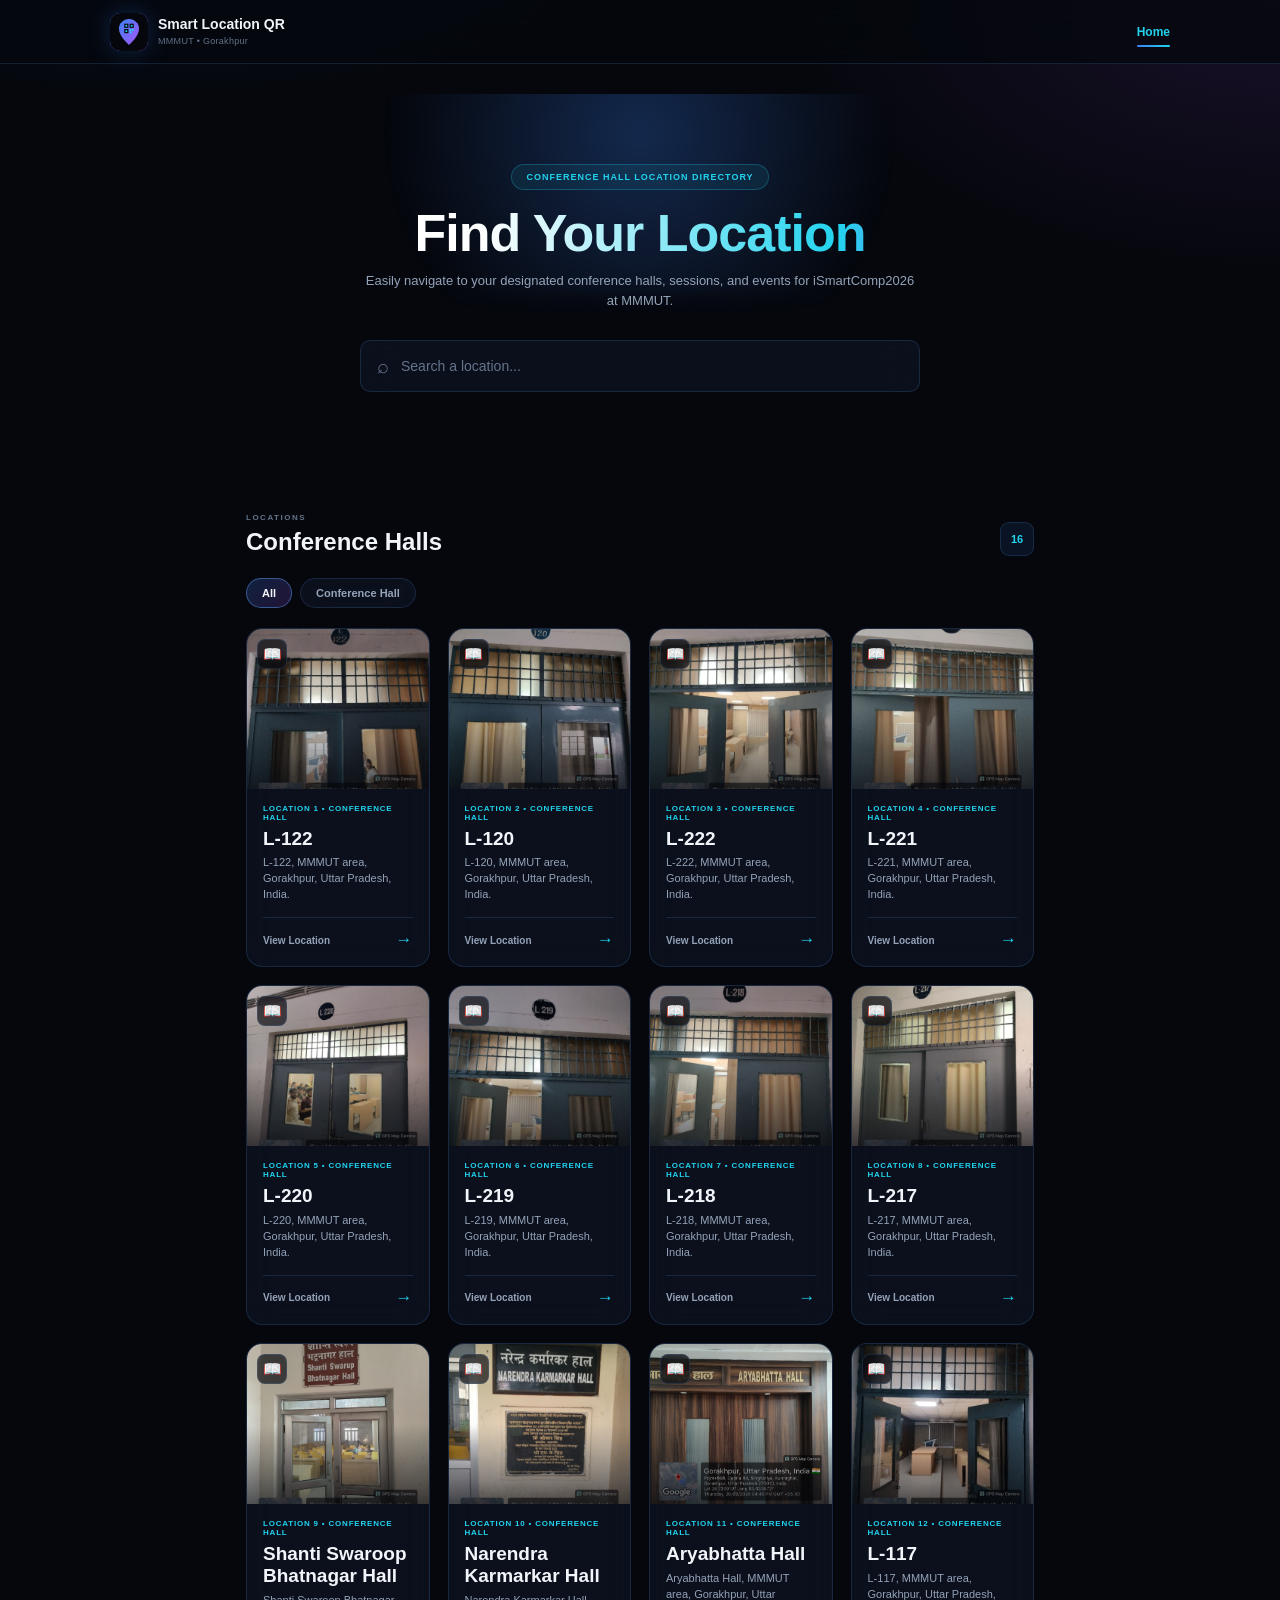
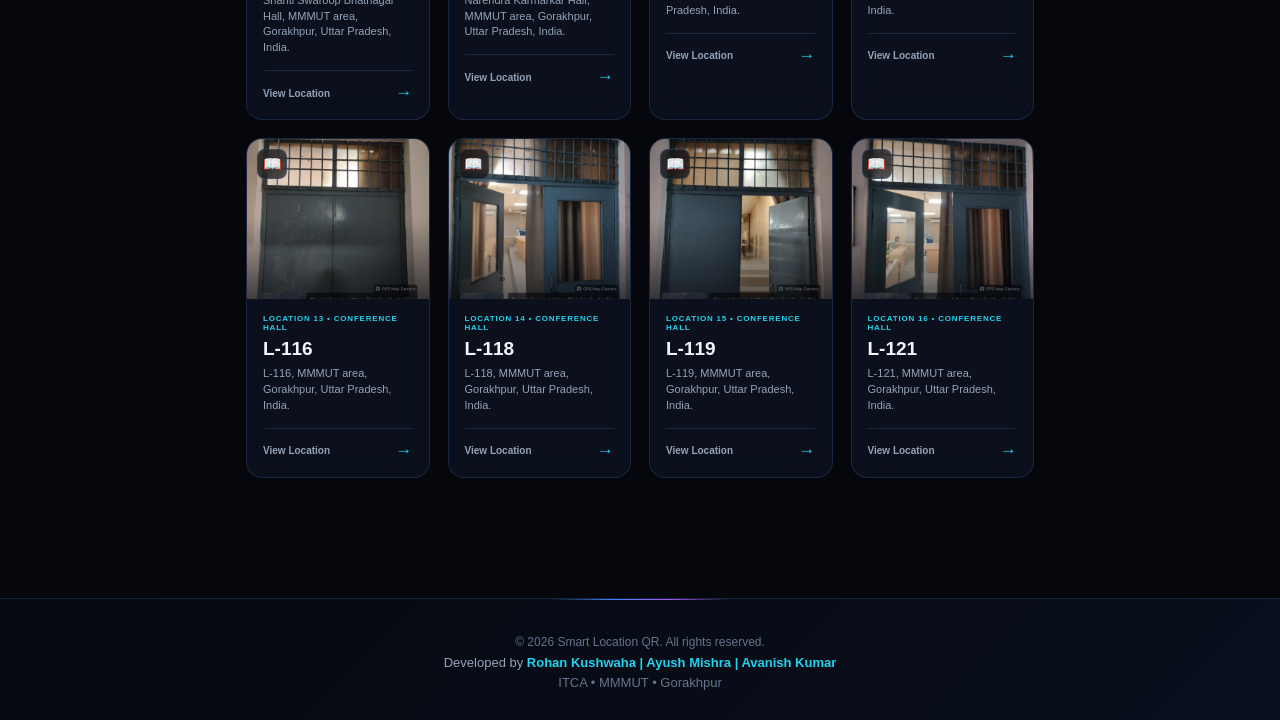
==== commit 3be6b1d3: "Enhance UI/UX: View transitions, glassmorphism, micro-interactions" ====
--- a/index.html
+++ b/index.html
@@ -9,6 +9,7 @@
     <meta name="description" content="Smart Location QR - MMMUT Campus Location Directory">
 
     <meta name="theme-color" content="#05070d">
+    <meta name="view-transition" content="same-origin">
 
     <title>Smart Location QR | MMMUT</title>
 
--- a/assets/css/style.css
+++ b/assets/css/style.css
@@ -34,6 +34,7 @@
     margin: 0;
     padding: 0;
     background: var(--bg);
+    scroll-behavior: smooth;
 }
 
 body {
@@ -78,8 +79,8 @@
     height: 64px;
 
     background: rgba(5, 7, 13, 0.75);
-    backdrop-filter: blur(14px);
-    -webkit-backdrop-filter: blur(14px);
+    backdrop-filter: blur(20px);
+    -webkit-backdrop-filter: blur(20px);
 
     border-bottom: 1px solid var(--border);
 
@@ -183,11 +184,15 @@
     font-size: 14px;
     font-weight: 500;
 
-    transition: color 0.2s ease;
+    transition: color 0.2s ease, transform 0.2s ease;
 }
 
 .back:hover {
     color: var(--cyan);
+}
+
+.back:active {
+    transform: scale(0.95);
 }
 
 .back span {
@@ -351,7 +356,7 @@
     gap: 10px;
 
     background: var(--surface);
-    backdrop-filter: blur(10px);
+    backdrop-filter: blur(16px);
 
     border: 1px solid var(--border);
     border-radius: var(--radius-sm);
@@ -473,7 +478,7 @@
     padding: 8px 15px;
 
     background: var(--surface);
-    backdrop-filter: blur(10px);
+    backdrop-filter: blur(16px);
 
     border: 1px solid var(--border);
 
@@ -495,6 +500,10 @@
     border-color: var(--border-hover);
 
     color: var(--text-primary);
+}
+
+.chip:active {
+    transform: scale(0.95);
 }
 
 .chip.active {
@@ -553,8 +562,8 @@
     min-width: 0;
 
     background: var(--surface);
-    backdrop-filter: blur(10px);
-    -webkit-backdrop-filter: blur(10px);
+    backdrop-filter: blur(16px);
+    -webkit-backdrop-filter: blur(16px);
 
     border: 1px solid var(--border);
 
@@ -576,6 +585,10 @@
     box-shadow: var(--glow-blue);
 }
 
+.home-card:active {
+    transform: scale(0.98);
+}
+
 .home-card-link {
     display: block;
 
@@ -749,7 +762,7 @@
     text-align: center;
 
     background: var(--surface);
-    backdrop-filter: blur(10px);
+    backdrop-filter: blur(16px);
 
     border: 1px solid var(--border);
 
@@ -1410,7 +1423,7 @@
 
     color: var(--text-muted);
 
-    font-size: 9px;
+    font-size: 13px;
 }
 
 .footer-line {
@@ -1425,7 +1438,7 @@
 .footer-copy {
     color: var(--text-muted);
 
-    font-size: 8px;
+    font-size: 12px;
 }
 
 .footer-author {
@@ -1433,7 +1446,7 @@
 
     color: var(--text-secondary);
 
-    font-size: 9px;
+    font-size: 13px;
 }
 
 .footer-author strong {
@@ -1447,7 +1460,7 @@
 
     color: var(--blue);
 
-    font-size: 9px;
+    font-size: 13px;
 
     text-decoration: none;
 
@@ -1640,11 +1653,11 @@
         padding: 26px 12px 22px;
     }
 
-    .footer-brand { font-size: 13px; }
-    .footer-campus { font-size: 8px; }
-    .footer-copy { font-size: 7px; }
-    .footer-author { font-size: 8px; }
-    .footer-email { font-size: 8px; word-break: break-all; }
+    .footer-brand { font-size: 15px; }
+    .footer-campus { font-size: 12px; }
+    .footer-copy { font-size: 12px; }
+    .footer-author { font-size: 12px; }
+    .footer-email { font-size: 12px; word-break: break-all; }
 
     /* location page */
 
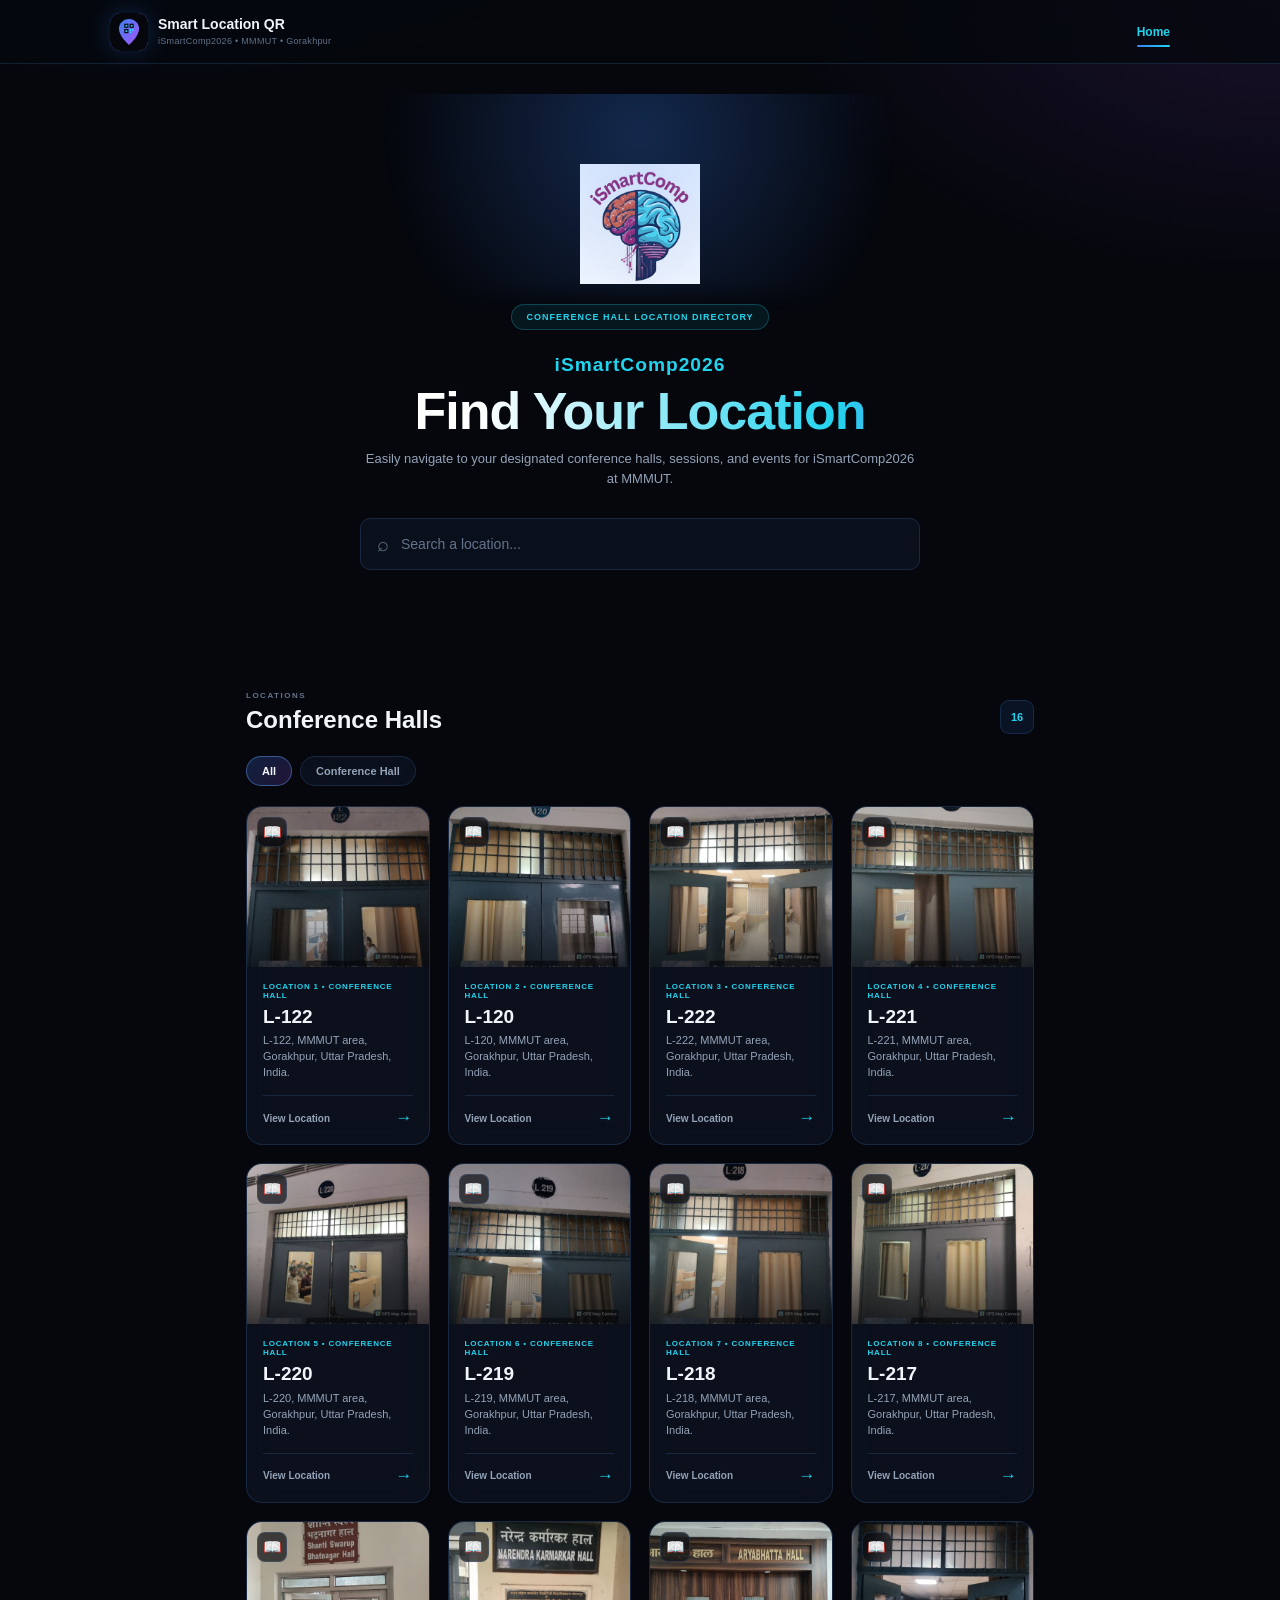
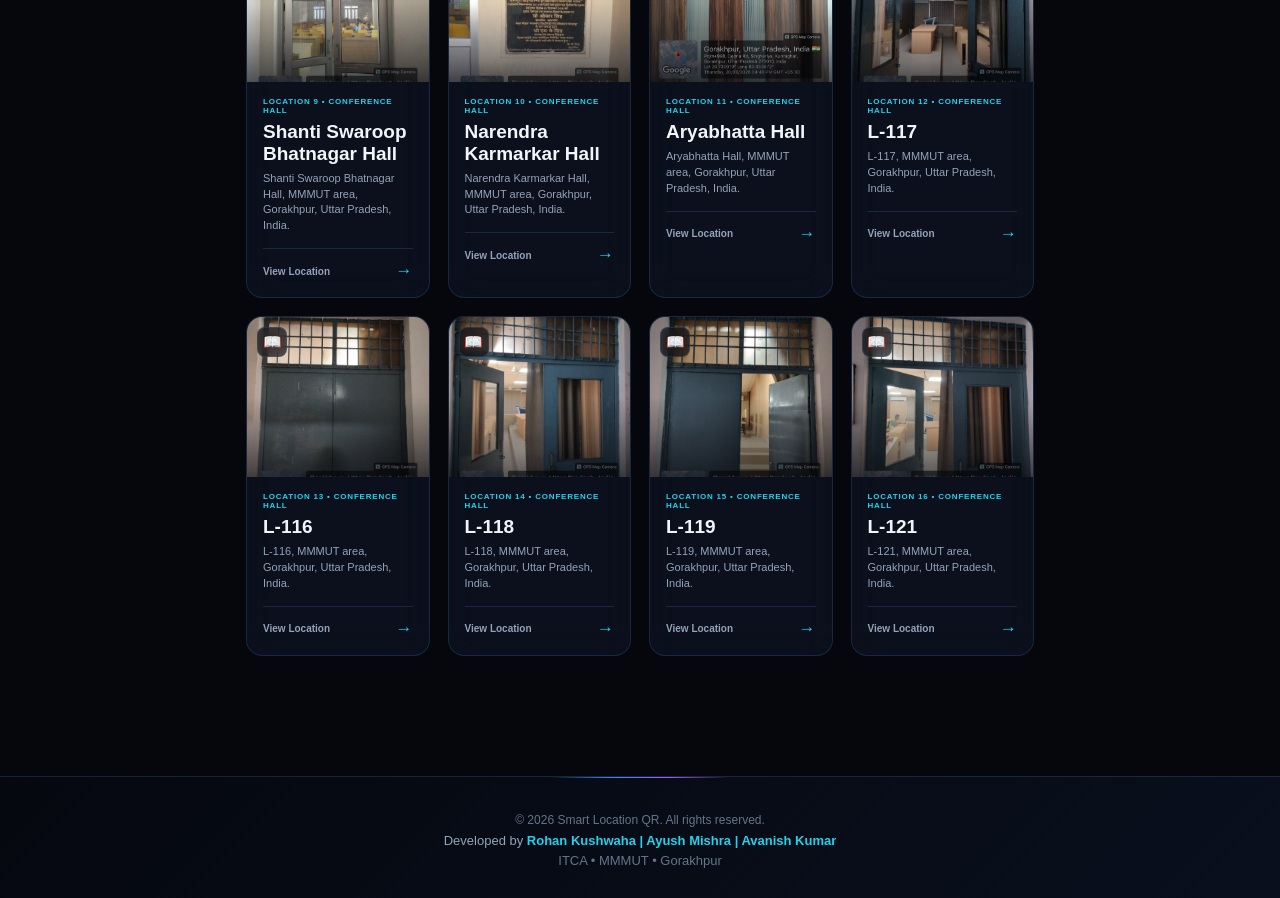
==== commit 000f8bfa: "Add iSmartComp2026 conference title and logo to pages" ====
--- a/index.html
+++ b/index.html
@@ -11,12 +11,12 @@
     <meta name="theme-color" content="#05070d">
     <meta name="view-transition" content="same-origin">
 
-    <title>Smart Location QR | MMMUT</title>
+    <title>iSmartComp2026 | Smart Location QR</title>
 
     <link rel="icon" type="image/svg+xml" href="favicon.svg">
     <link rel="manifest" href="manifest.json">
 
-    <meta property="og:title" content="Smart Location QR | MMMUT">
+    <meta property="og:title" content="iSmartComp2026 | Smart Location QR">
     <meta property="og:description" content="Find rooms, halls and facilities across the MMMUT campus, instantly.">
     <meta property="og:type" content="website">
     <meta property="og:image" content="favicon.svg">
@@ -43,7 +43,7 @@
                     </strong>
 
                     <small>
-                        MMMUT • Gorakhpur
+                        iSmartComp2026 • MMMUT • Gorakhpur
                     </small>
 
                 </div>
@@ -69,9 +69,15 @@
 
         <section class="home-hero">
 
+            <img src="assets/images/conference_logo.png" alt="iSmartComp2026 Logo" style="max-height: 120px; width: auto; margin: 0 auto 20px; display: block;">
+
             <div class="home-badge">
                 CONFERENCE HALL LOCATION DIRECTORY
             </div>
+
+            <h2 style="font-size: 1.2rem; font-weight: 600; color: var(--cyan); margin-top: 1.5rem; margin-bottom: -0.5rem; letter-spacing: 1px;">
+                iSmartComp2026
+            </h2>
 
             <h1>
                 Find Your Location
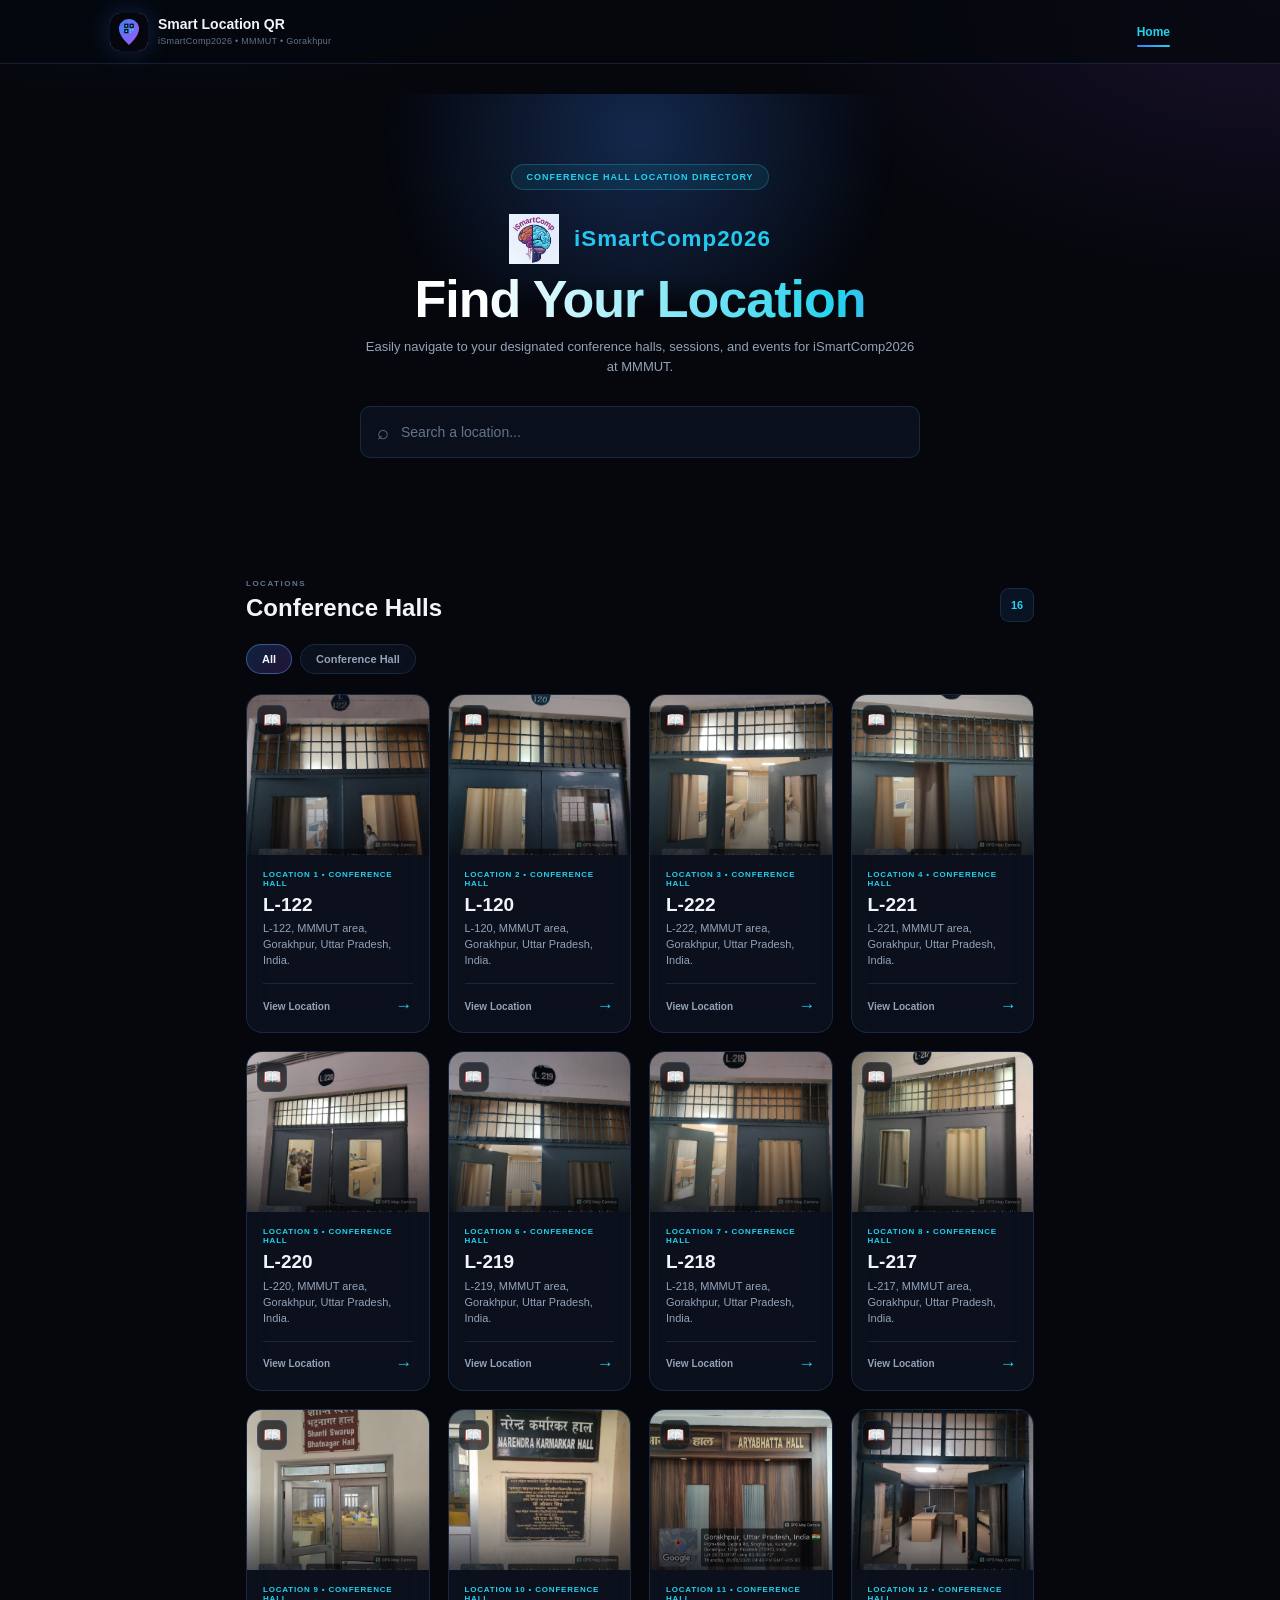
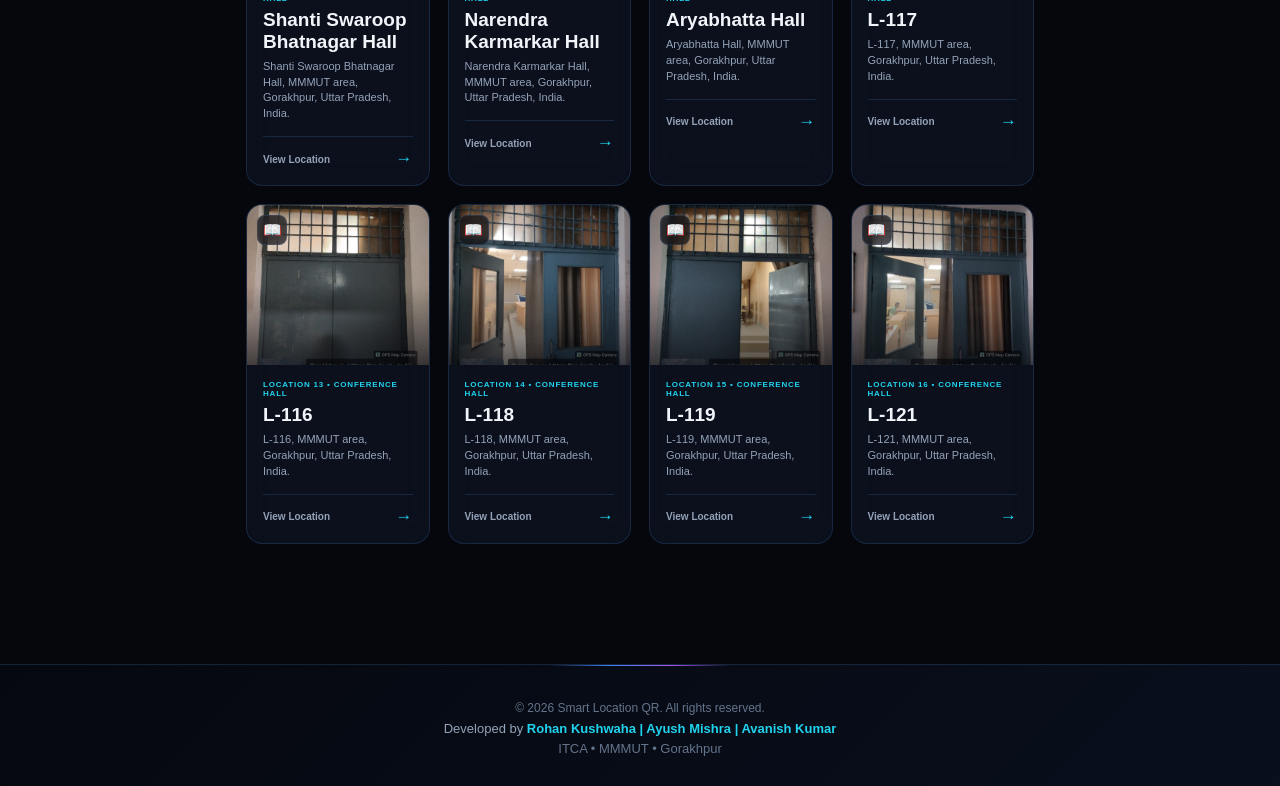
==== commit 51e4218e: "Place conference logo alongside title" ====
--- a/index.html
+++ b/index.html
@@ -69,15 +69,16 @@
 
         <section class="home-hero">
 
-            <img src="assets/images/conference_logo.png" alt="iSmartComp2026 Logo" style="max-height: 120px; width: auto; margin: 0 auto 20px; display: block;">
-
             <div class="home-badge">
                 CONFERENCE HALL LOCATION DIRECTORY
             </div>
 
-            <h2 style="font-size: 1.2rem; font-weight: 600; color: var(--cyan); margin-top: 1.5rem; margin-bottom: -0.5rem; letter-spacing: 1px;">
-                iSmartComp2026
-            </h2>
+            <div style="display: flex; align-items: center; justify-content: center; gap: 15px; margin-top: 1.5rem; margin-bottom: -0.5rem;">
+                <img src="assets/images/conference_logo.png" alt="iSmartComp2026 Logo" style="max-height: 50px; width: auto;">
+                <h2 style="font-size: 1.4rem; font-weight: 600; color: var(--cyan); margin: 0; letter-spacing: 1px;">
+                    iSmartComp2026
+                </h2>
+            </div>
 
             <h1>
                 Find Your Location
